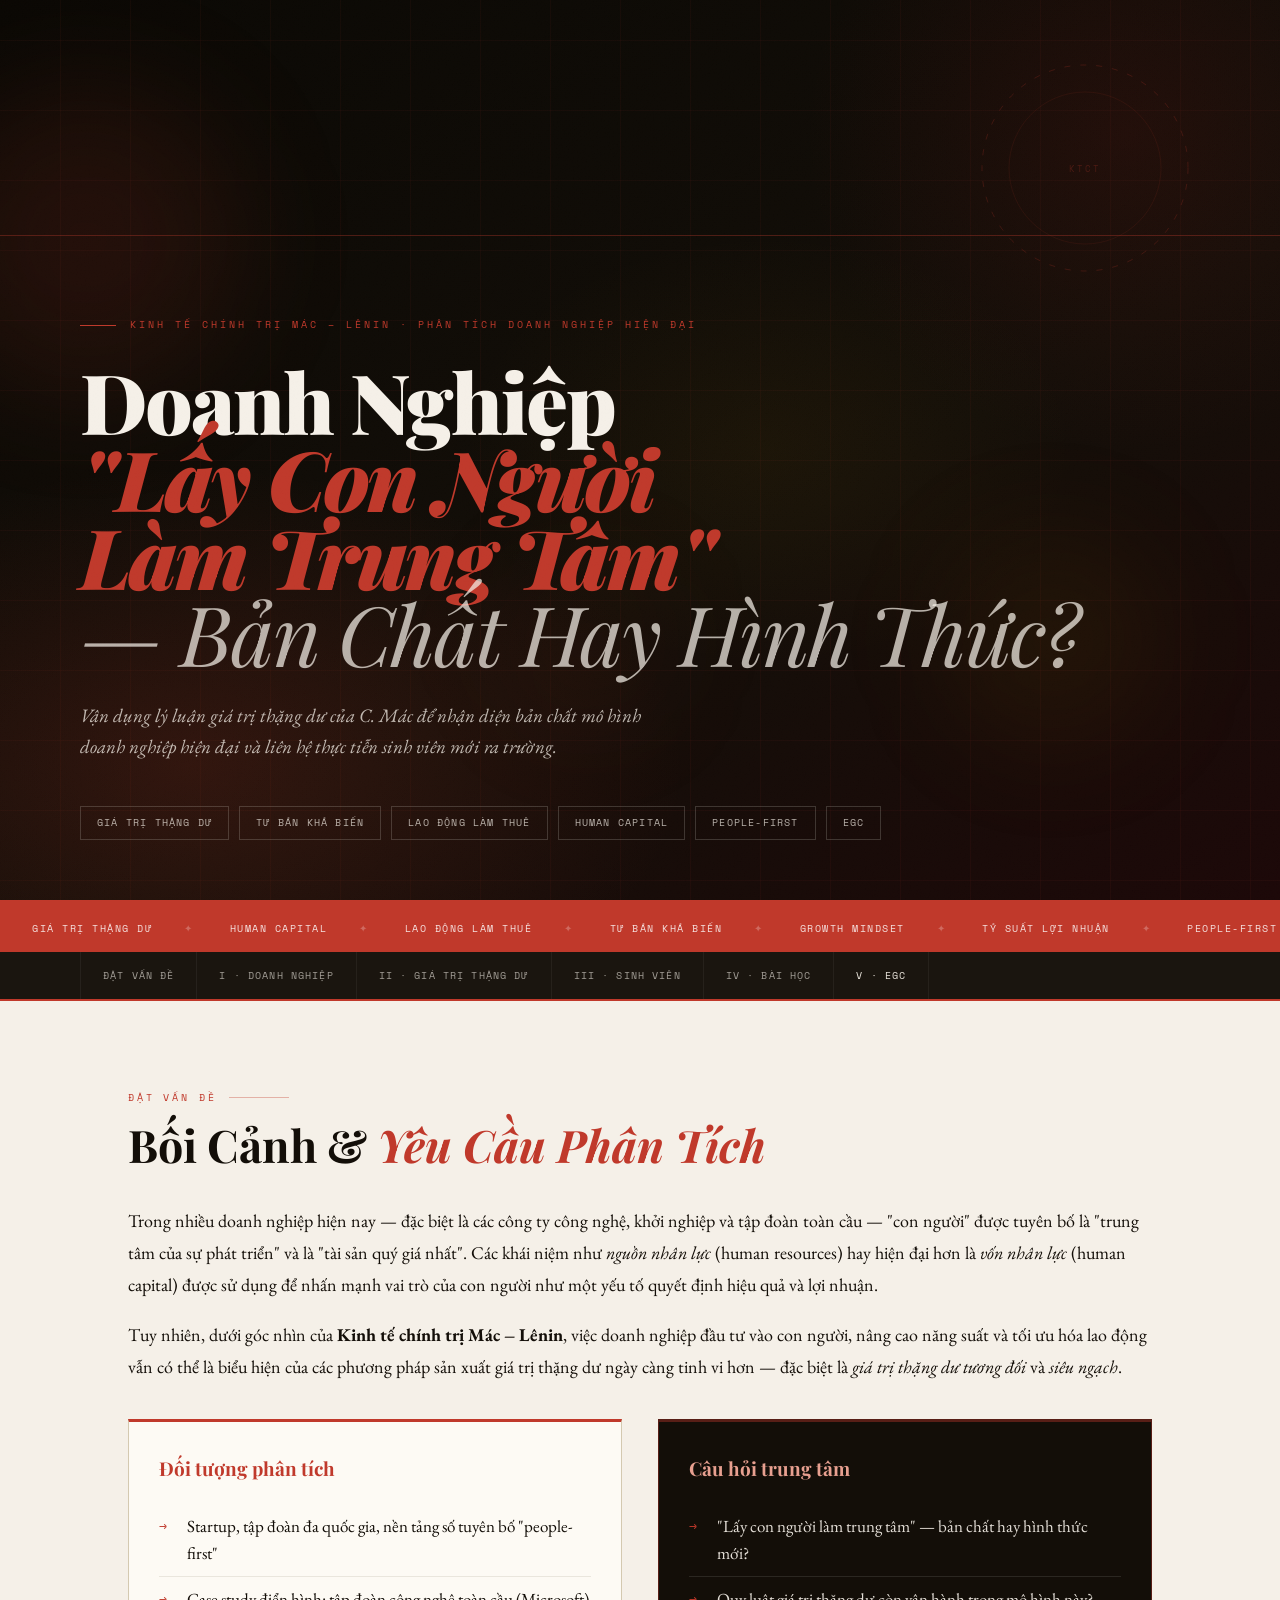
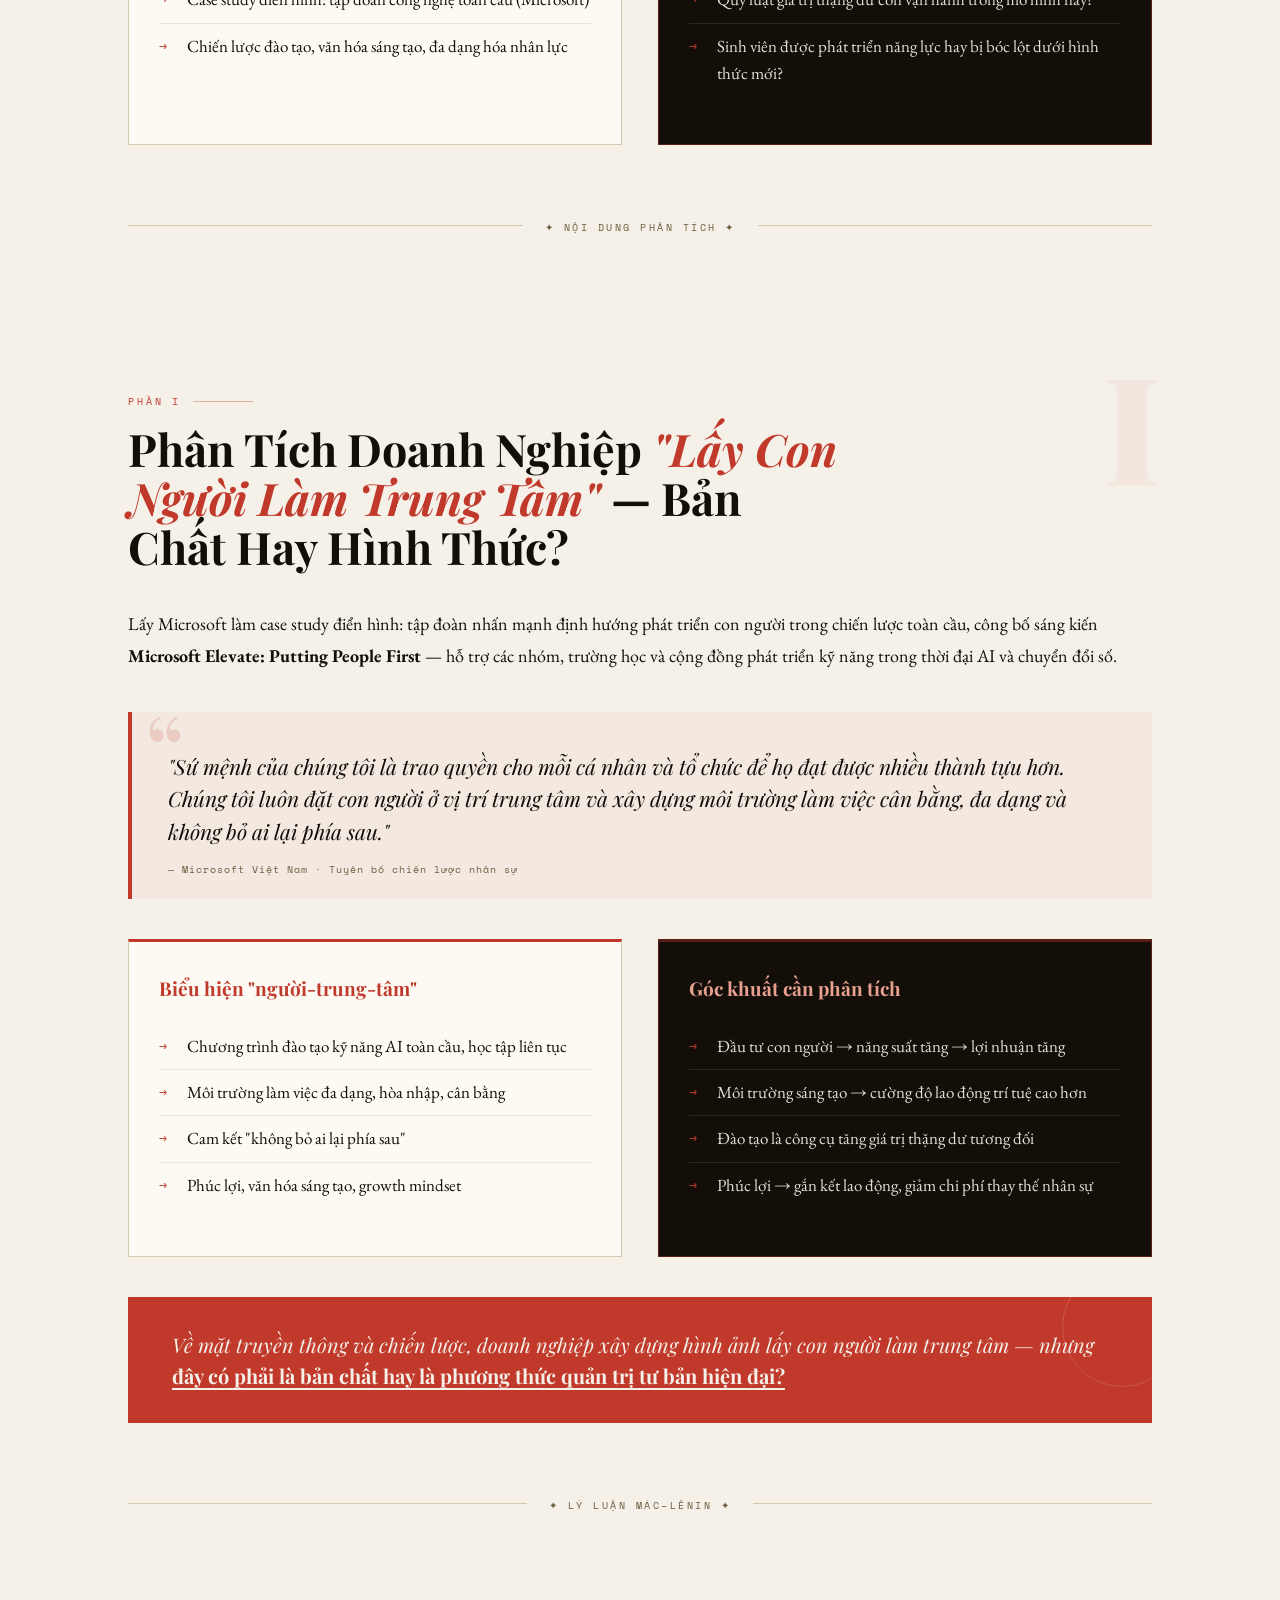
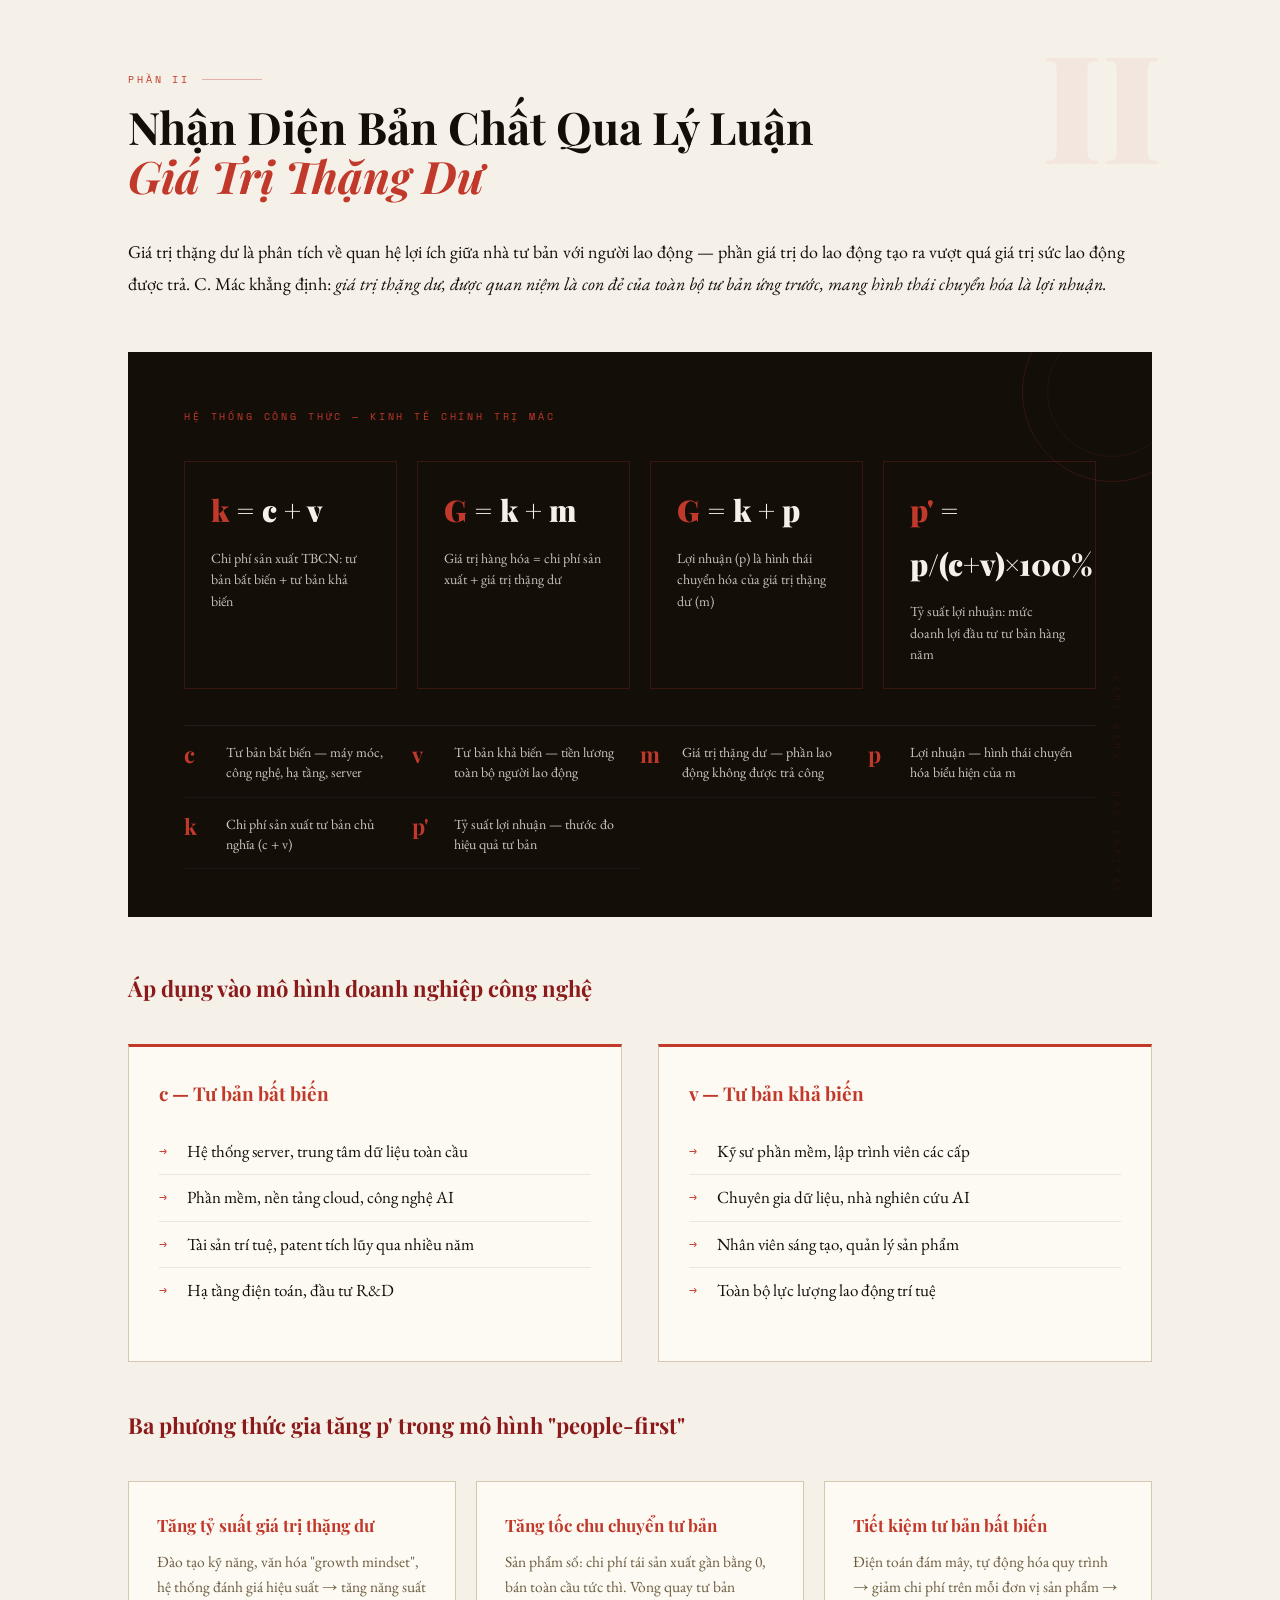
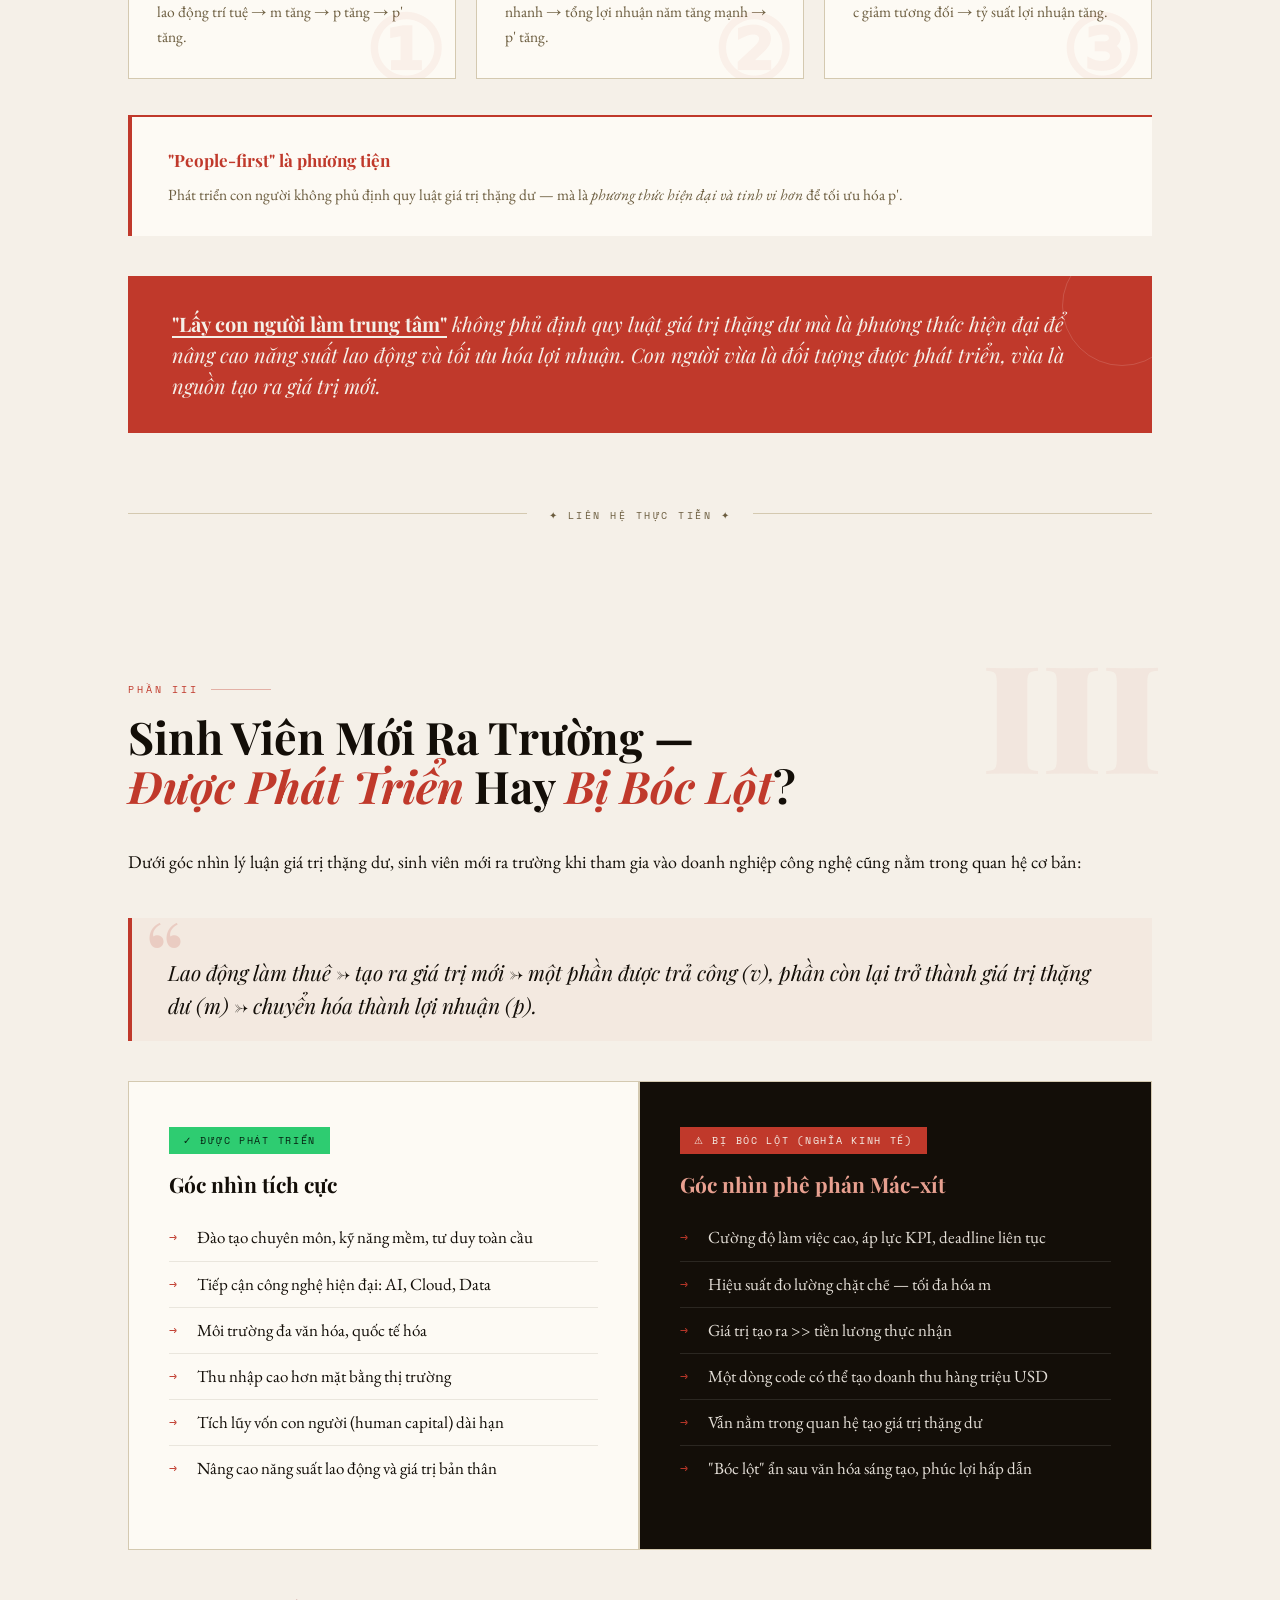
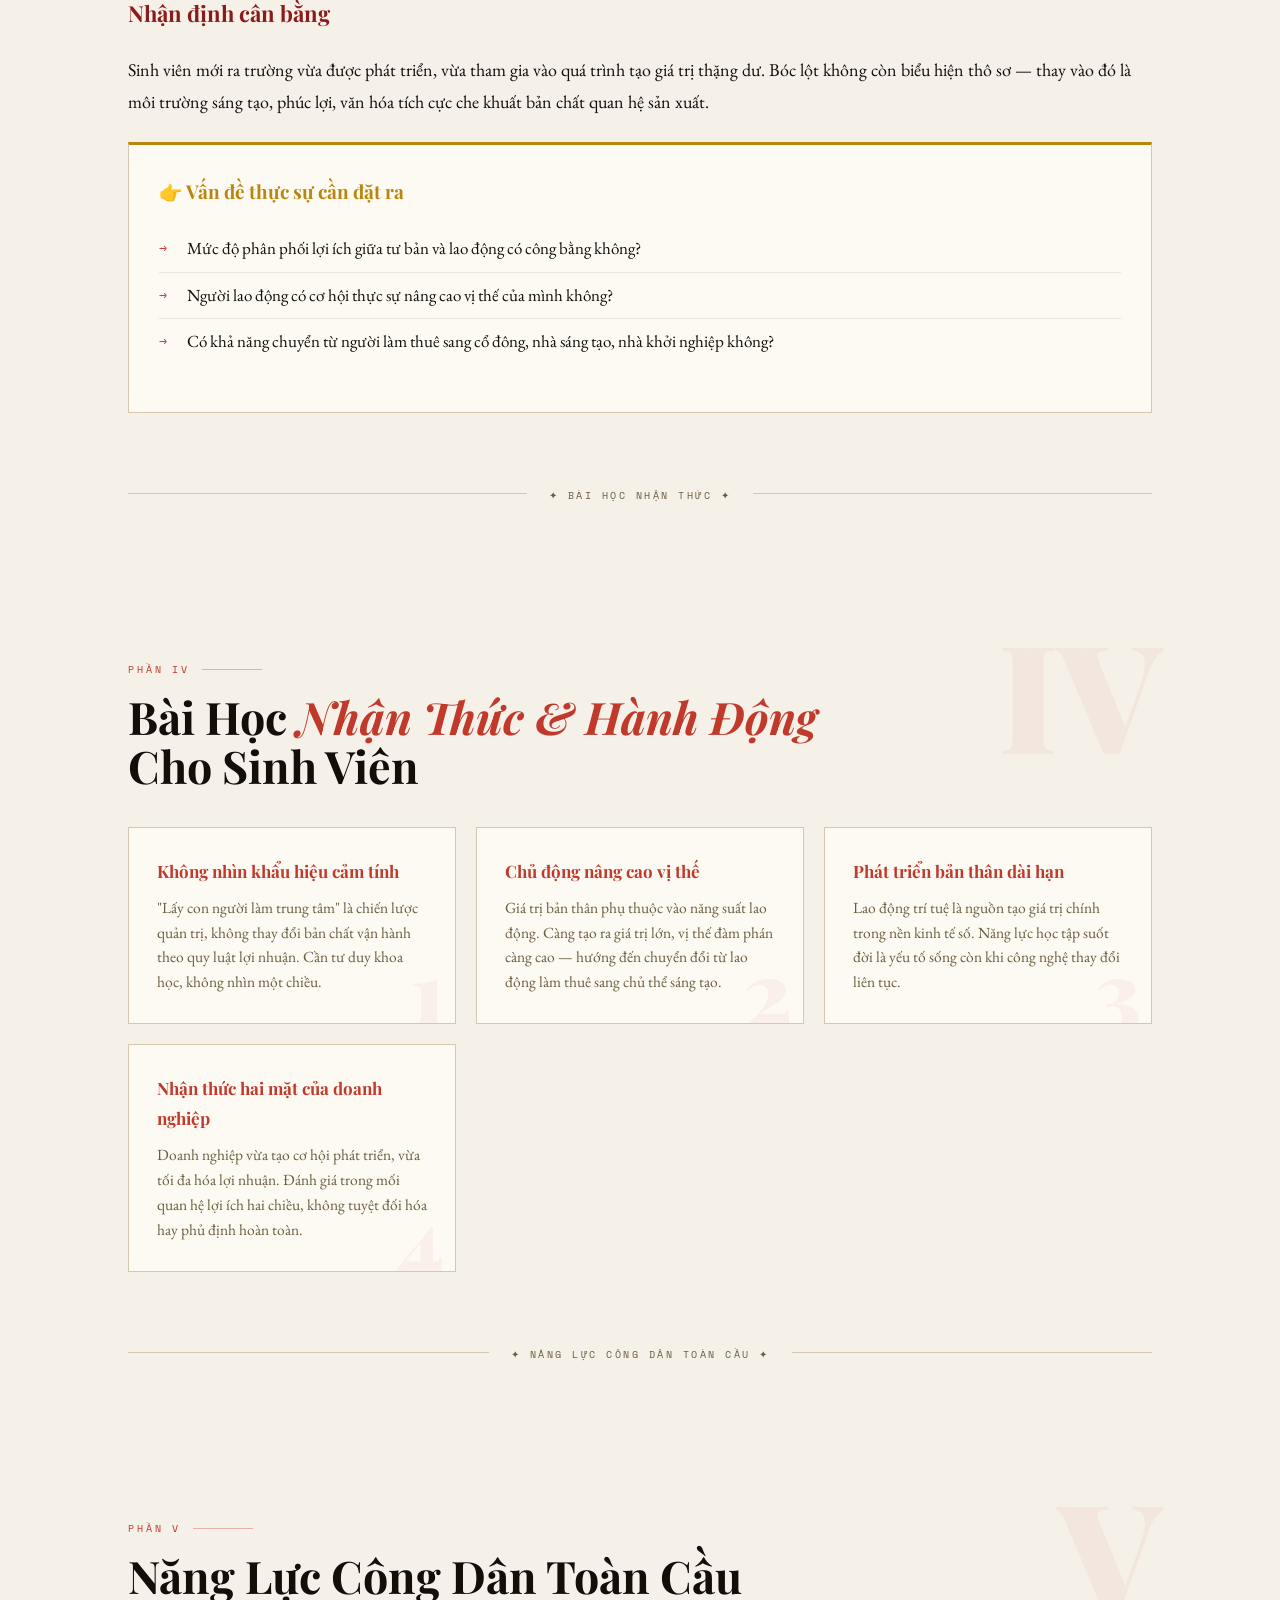
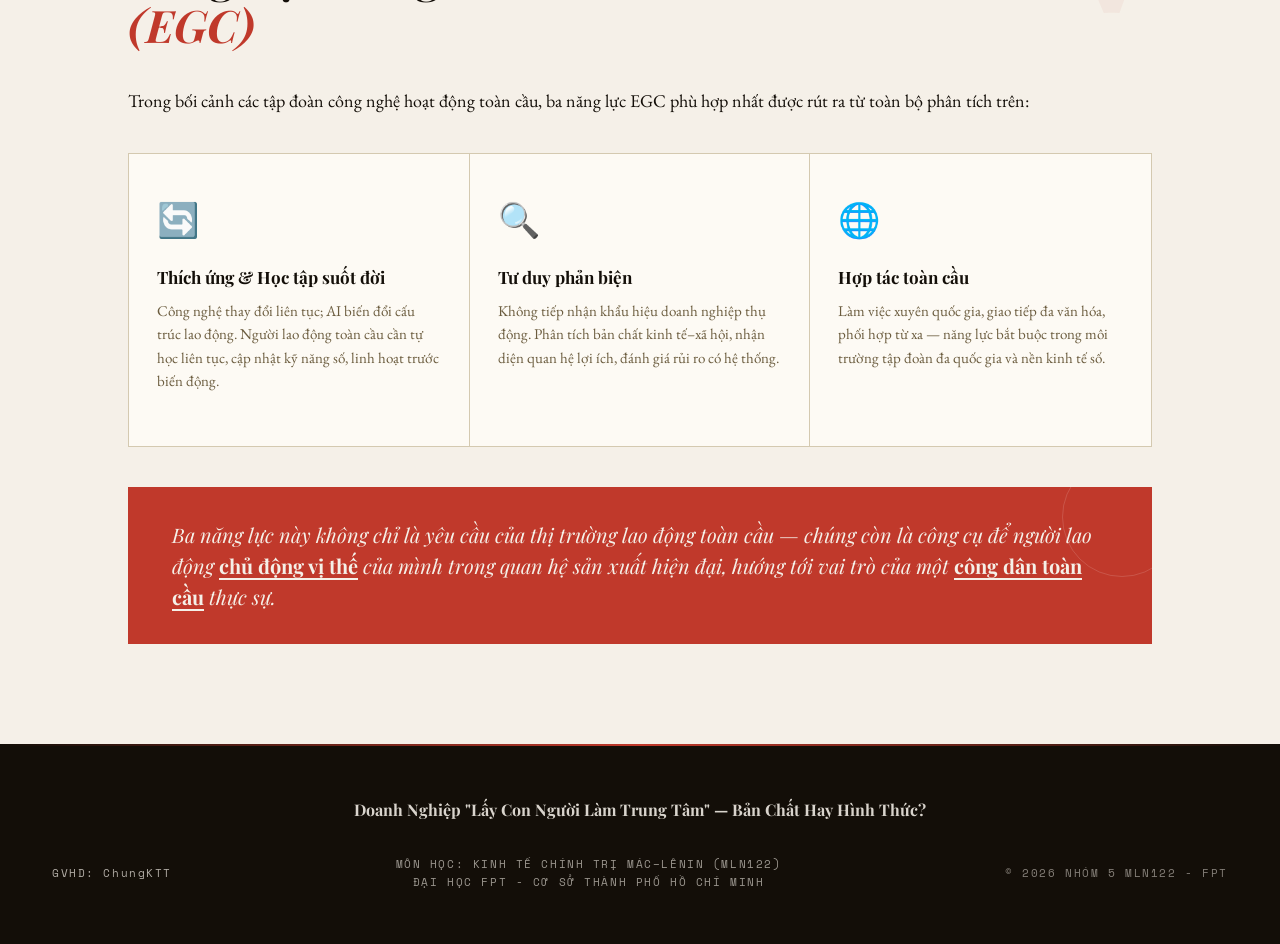
==== index.html @ bfd3ff39 "Rename html" ====
<!DOCTYPE html>
<html lang="vi">
<head>
<meta charset="UTF-8">
<meta name="viewport" content="width=device-width, initial-scale=1.0">
<title>Con Người Làm Trung Tâm — Kinh Tế Chính Trị Mác–Lênin</title>
<link href="https://fonts.googleapis.com/css2?family=Playfair+Display:ital,wght@0,400;0,700;0,900;1,400;1,700&family=EB+Garamond:ital,wght@0,400;0,500;0,600;1,400;1,500&family=Space+Mono:wght@400;700&display=swap" rel="stylesheet">
<link rel="stylesheet" href="triet-hoc-ktct.css">

</head>
<body>

<!-- HERO -->
<header class="hero">
  <div class="hero-bg"></div>
  <div class="hero-grid"></div>
  <div class="orb orb-1"></div>
  <div class="orb orb-2"></div>
  <div class="orb orb-3"></div>
  <div class="hero-ring">
    <svg viewBox="0 0 210 210" fill="none">
      <circle cx="105" cy="105" r="103" stroke="rgba(192,57,43,0.22)" stroke-width="1" stroke-dasharray="6 10"/>
      <circle cx="105" cy="105" r="76" stroke="rgba(192,57,43,0.1)" stroke-width="1"/>
      <text x="105" y="109" text-anchor="middle" fill="rgba(192,57,43,0.28)" font-family="Space Mono" font-size="9" letter-spacing="2">KTCT</text>
    </svg>
  </div>

  <div class="hero-content">
    <div class="hero-label">Kinh Tế Chính Trị Mác – Lênin · Phân Tích Doanh Nghiệp Hiện Đại</div>
    <h1 class="hero-title">
      Doanh Nghiệp<br>
      <span class="acc">"Lấy Con Người</span><br>
      <span class="acc">Làm Trung Tâm"</span><br>
      <span class="thin">— Bản Chất Hay Hình Thức?</span>
    </h1>
    <p class="hero-sub">Vận dụng lý luận giá trị thặng dư của C. Mác để nhận diện bản chất mô hình doanh nghiệp hiện đại và liên hệ thực tiễn sinh viên mới ra trường.</p>
    <div class="hero-tags">
      <span class="tag">Giá trị thặng dư</span>
      <span class="tag">Tư bản khả biến</span>
      <span class="tag">Lao động làm thuê</span>
      <span class="tag">Human Capital</span>
      <span class="tag">People-First</span>
      <span class="tag">EGC</span>
    </div>
  </div>

</header>

<!-- TICKER -->
<div class="ticker" aria-hidden="true">
  <div class="ticker-inner">
    <span>Giá trị thặng dư</span><span class="sep">✦</span>
    <span>Human Capital</span><span class="sep">✦</span>
    <span>Lao động làm thuê</span><span class="sep">✦</span>
    <span>Tư bản khả biến</span><span class="sep">✦</span>
    <span>Growth Mindset</span><span class="sep">✦</span>
    <span>Tỷ suất lợi nhuận</span><span class="sep">✦</span>
    <span>People-First</span><span class="sep">✦</span>
    <span>Năng suất lao động</span><span class="sep">✦</span>
    <span>Giá trị thặng dư</span><span class="sep">✦</span>
    <span>Human Capital</span><span class="sep">✦</span>
    <span>Lao động làm thuê</span><span class="sep">✦</span>
    <span>Tư bản khả biến</span><span class="sep">✦</span>
    <span>Growth Mindset</span><span class="sep">✦</span>
    <span>Tỷ suất lợi nhuận</span><span class="sep">✦</span>
    <span>People-First</span><span class="sep">✦</span>
    <span>Năng suất lao động</span><span class="sep">✦</span>
  </div>
</div>

<!-- NAV -->
<nav class="nav">
  <a href="#intro">Đặt vấn đề</a>
  <a href="#ch1">I · Doanh nghiệp</a>
  <a href="#ch2">II · Giá trị thặng dư</a>
  <a href="#ch3">III · Sinh viên</a>
  <a href="#ch4">IV · Bài học</a>
  <a href="#ch5">V · EGC</a>
</nav>

<!-- BODY -->
<main class="page">

  <!-- ĐẶT VẤN ĐỀ -->
  <section class="chapter reveal" id="intro">
    <div class="ch-label">Đặt vấn đề</div>
    <h2 class="ch-title">Bối Cảnh & <em>Yêu Cầu Phân Tích</em></h2>

    <p>Trong nhiều doanh nghiệp hiện nay — đặc biệt là các công ty công nghệ, khởi nghiệp và tập đoàn toàn cầu — "con người" được tuyên bố là "trung tâm của sự phát triển" và là "tài sản quý giá nhất". Các khái niệm như <em>nguồn nhân lực</em> (human resources) hay hiện đại hơn là <em>vốn nhân lực</em> (human capital) được sử dụng để nhấn mạnh vai trò của con người như một yếu tố quyết định hiệu quả và lợi nhuận.</p>

    <p>Tuy nhiên, dưới góc nhìn của <strong>Kinh tế chính trị Mác – Lênin</strong>, việc doanh nghiệp đầu tư vào con người, nâng cao năng suất và tối ưu hóa lao động vẫn có thể là biểu hiện của các phương pháp sản xuất giá trị thặng dư ngày càng tinh vi hơn — đặc biệt là <em>giá trị thặng dư tương đối</em> và <em>siêu ngạch</em>.</p>

    <div class="two-col stagger reveal">
      <div class="card">
        <div class="card-title">Đối tượng phân tích</div>
        <ul class="sl">
          <li>Startup, tập đoàn đa quốc gia, nền tảng số tuyên bố "people-first"</li>
          <li>Case study điển hình: tập đoàn công nghệ toàn cầu (Microsoft)</li>
          <li>Chiến lược đào tạo, văn hóa sáng tạo, đa dạng hóa nhân lực</li>
        </ul>
      </div>
      <div class="card dark">
        <div class="card-title">Câu hỏi trung tâm</div>
        <ul class="sl">
          <li>"Lấy con người làm trung tâm" — bản chất hay hình thức mới?</li>
          <li>Quy luật giá trị thặng dư còn vận hành trong mô hình này?</li>
          <li>Sinh viên được phát triển năng lực hay bị bóc lột dưới hình thức mới?</li>
        </ul>
      </div>
    </div>
  </section>

  <div class="div reveal"><span>✦ NỘI DUNG PHÂN TÍCH ✦</span></div>

  <!-- CH I -->
  <section class="chapter reveal" id="ch1">
    <div class="ch-num">I</div>
    <div class="ch-label">Phần I</div>
    <h2 class="ch-title">Phân Tích Doanh Nghiệp <em>"Lấy Con Người Làm Trung Tâm"</em> — Bản Chất Hay Hình Thức?</h2>

    <p>Lấy Microsoft làm case study điển hình: tập đoàn nhấn mạnh định hướng phát triển con người trong chiến lược toàn cầu, công bố sáng kiến <strong>Microsoft Elevate: Putting People First</strong> — hỗ trợ các nhóm, trường học và cộng đồng phát triển kỹ năng trong thời đại AI và chuyển đổi số.</p>

    <div class="pq reveal">
      <p>"Sứ mệnh của chúng tôi là trao quyền cho mỗi cá nhân và tổ chức để họ đạt được nhiều thành tựu hơn. Chúng tôi luôn đặt con người ở vị trí trung tâm và xây dựng môi trường làm việc cân bằng, đa dạng và không bỏ ai lại phía sau."</p>
      <cite>— Microsoft Việt Nam · Tuyên bố chiến lược nhân sự</cite>
    </div>

    <div class="two-col stagger reveal">
      <div class="card">
        <div class="card-title">Biểu hiện "người-trung-tâm"</div>
        <ul class="sl">
          <li>Chương trình đào tạo kỹ năng AI toàn cầu, học tập liên tục</li>
          <li>Môi trường làm việc đa dạng, hòa nhập, cân bằng</li>
          <li>Cam kết "không bỏ ai lại phía sau"</li>
          <li>Phúc lợi, văn hóa sáng tạo, growth mindset</li>
        </ul>
      </div>
      <div class="card dark">
        <div class="card-title">Góc khuất cần phân tích</div>
        <ul class="sl">
          <li>Đầu tư con người → năng suất tăng → lợi nhuận tăng</li>
          <li>Môi trường sáng tạo → cường độ lao động trí tuệ cao hơn</li>
          <li>Đào tạo là công cụ tăng giá trị thặng dư tương đối</li>
          <li>Phúc lợi → gắn kết lao động, giảm chi phí thay thế nhân sự</li>
        </ul>
      </div>
    </div>

    <div class="hl reveal">
      <p>Về mặt truyền thông và chiến lược, doanh nghiệp xây dựng hình ảnh lấy con người làm trung tâm — nhưng <strong>đây có phải là bản chất hay là phương thức quản trị tư bản hiện đại?</strong></p>
    </div>
  </section>

  <div class="div reveal"><span>✦ LÝ LUẬN MÁC–LÊNIN ✦</span></div>

  <!-- CH II -->
  <section class="chapter reveal" id="ch2">
    <div class="ch-num">II</div>
    <div class="ch-label">Phần II</div>
    <h2 class="ch-title">Nhận Diện Bản Chất Qua Lý Luận <em>Giá Trị Thặng Dư</em></h2>

    <p>Giá trị thặng dư là phân tích về quan hệ lợi ích giữa nhà tư bản với người lao động — phần giá trị do lao động tạo ra vượt quá giá trị sức lao động được trả. C. Mác khẳng định: <em>giá trị thặng dư, được quan niệm là con đẻ của toàn bộ tư bản ứng trước, mang hình thái chuyển hóa là lợi nhuận.</em></p>

    <div class="fz reveal">
      <div class="fz-wm">Karl Marx · Das Kapital</div>
      <div class="fz-lbl">Hệ thống công thức — Kinh tế chính trị Mác</div>
      <div class="fz-grid stagger">
        <div class="fc"><div class="fc-eq"><span>k</span> = c + v</div><div class="fc-desc">Chi phí sản xuất TBCN: tư bản bất biến + tư bản khả biến</div></div>
        <div class="fc"><div class="fc-eq"><span>G</span> = k + m</div><div class="fc-desc">Giá trị hàng hóa = chi phí sản xuất + giá trị thặng dư</div></div>
        <div class="fc"><div class="fc-eq"><span>G</span> = k + p</div><div class="fc-desc">Lợi nhuận (p) là hình thái chuyển hóa của giá trị thặng dư (m)</div></div>
        <div class="fc"><div class="fc-eq"><span>p'</span> = p/(c+v)×100%</div><div class="fc-desc">Tỷ suất lợi nhuận: mức doanh lợi đầu tư tư bản hàng năm</div></div>
      </div>
      <div class="fz-vars">
        <div class="fv"><span class="fv-s">c</span><span class="fv-t">Tư bản bất biến — máy móc, công nghệ, hạ tầng, server</span></div>
        <div class="fv"><span class="fv-s">v</span><span class="fv-t">Tư bản khả biến — tiền lương toàn bộ người lao động</span></div>
        <div class="fv"><span class="fv-s">m</span><span class="fv-t">Giá trị thặng dư — phần lao động không được trả công</span></div>
        <div class="fv"><span class="fv-s">p</span><span class="fv-t">Lợi nhuận — hình thái chuyển hóa biểu hiện của m</span></div>
        <div class="fv"><span class="fv-s">k</span><span class="fv-t">Chi phí sản xuất tư bản chủ nghĩa (c + v)</span></div>
        <div class="fv"><span class="fv-s">p'</span><span class="fv-t">Tỷ suất lợi nhuận — thước đo hiệu quả tư bản</span></div>
      </div>
    </div>

    <h3 class="sub3">Áp dụng vào mô hình doanh nghiệp công nghệ</h3>
    <div class="two-col stagger reveal">
      <div class="card">
        <div class="card-title">c — Tư bản bất biến</div>
        <ul class="sl">
          <li>Hệ thống server, trung tâm dữ liệu toàn cầu</li>
          <li>Phần mềm, nền tảng cloud, công nghệ AI</li>
          <li>Tài sản trí tuệ, patent tích lũy qua nhiều năm</li>
          <li>Hạ tầng điện toán, đầu tư R&D</li>
        </ul>
      </div>
      <div class="card">
        <div class="card-title">v — Tư bản khả biến</div>
        <ul class="sl">
          <li>Kỹ sư phần mềm, lập trình viên các cấp</li>
          <li>Chuyên gia dữ liệu, nhà nghiên cứu AI</li>
          <li>Nhân viên sáng tạo, quản lý sản phẩm</li>
          <li>Toàn bộ lực lượng lao động trí tuệ</li>
        </ul>
      </div>
    </div>

    <h3 class="sub3">Ba phương thức gia tăng p' trong mô hình "people-first"</h3>
    <div class="cg stagger reveal">
      <div class="cc" data-n="①">
        <h4>Tăng tỷ suất giá trị thặng dư</h4>
        <p>Đào tạo kỹ năng, văn hóa "growth mindset", hệ thống đánh giá hiệu suất → tăng năng suất lao động trí tuệ → m tăng → p tăng → p' tăng.</p>
      </div>
      <div class="cc" data-n="②">
        <h4>Tăng tốc chu chuyển tư bản</h4>
        <p>Sản phẩm số: chi phí tái sản xuất gần bằng 0, bán toàn cầu tức thì. Vòng quay tư bản nhanh → tổng lợi nhuận năm tăng mạnh → p' tăng.</p>
      </div>
      <div class="cc" data-n="③">
        <h4>Tiết kiệm tư bản bất biến</h4>
        <p>Điện toán đám mây, tự động hóa quy trình → giảm chi phí trên mỗi đơn vị sản phẩm → c giảm tương đối → tỷ suất lợi nhuận tăng.</p>
      </div>
    </div>
    <div class="cc-concl reveal">
      <h4>"People-first" là phương tiện</h4>
      <p>Phát triển con người không phủ định quy luật giá trị thặng dư — mà là <em>phương thức hiện đại và tinh vi hơn</em> để tối ưu hóa p'.</p>
    </div>

    <div class="hl reveal">
      <p><strong>"Lấy con người làm trung tâm"</strong> không phủ định quy luật giá trị thặng dư mà là phương thức hiện đại để nâng cao năng suất lao động và tối ưu hóa lợi nhuận. Con người vừa là đối tượng được phát triển, vừa là nguồn tạo ra giá trị mới.</p>
    </div>
  </section>

  <div class="div reveal"><span>✦ LIÊN HỆ THỰC TIỄN ✦</span></div>

  <!-- CH III -->
  <section class="chapter reveal" id="ch3">
    <div class="ch-num">III</div>
    <div class="ch-label">Phần III</div>
    <h2 class="ch-title">Sinh Viên Mới Ra Trường —<br><em>Được Phát Triển</em> Hay <em>Bị Bóc Lột</em>?</h2>

    <p>Dưới góc nhìn lý luận giá trị thặng dư, sinh viên mới ra trường khi tham gia vào doanh nghiệp công nghệ cũng nằm trong quan hệ cơ bản:</p>

    <div class="pq reveal">
      <p>Lao động làm thuê → tạo ra giá trị mới → một phần được trả công (v), phần còn lại trở thành giá trị thặng dư (m) → chuyển hóa thành lợi nhuận (p).</p>
    </div>

    <div class="vs reveal">
      <div class="vs-s pos">
        <span class="vs-tag">✓ Được phát triển</span>
        <h3>Góc nhìn tích cực</h3>
        <ul class="sl">
          <li>Đào tạo chuyên môn, kỹ năng mềm, tư duy toàn cầu</li>
          <li>Tiếp cận công nghệ hiện đại: AI, Cloud, Data</li>
          <li>Môi trường đa văn hóa, quốc tế hóa</li>
          <li>Thu nhập cao hơn mặt bằng thị trường</li>
          <li>Tích lũy vốn con người (human capital) dài hạn</li>
          <li>Nâng cao năng suất lao động và giá trị bản thân</li>
        </ul>
      </div>
      <div class="vs-s neg">
        <span class="vs-tag">⚠ Bị bóc lột (nghĩa kinh tế)</span>
        <h3>Góc nhìn phê phán Mác-xít</h3>
        <ul class="sl">
          <li>Cường độ làm việc cao, áp lực KPI, deadline liên tục</li>
          <li>Hiệu suất đo lường chặt chẽ — tối đa hóa m</li>
          <li>Giá trị tạo ra >> tiền lương thực nhận</li>
          <li>Một dòng code có thể tạo doanh thu hàng triệu USD</li>
          <li>Vẫn nằm trong quan hệ tạo giá trị thặng dư</li>
          <li>"Bóc lột" ẩn sau văn hóa sáng tạo, phúc lợi hấp dẫn</li>
        </ul>
      </div>
    </div>

    <h3 class="sub3">Nhận định cân bằng</h3>
    <p>Sinh viên mới ra trường vừa được phát triển, vừa tham gia vào quá trình tạo giá trị thặng dư. Bóc lột không còn biểu hiện thô sơ — thay vào đó là môi trường sáng tạo, phúc lợi, văn hóa tích cực che khuất bản chất quan hệ sản xuất.</p>

    <div class="card reveal" style="border-top-color:var(--gold); margin-top:24px">
      <div class="card-title" style="color:var(--gold)">👉 Vấn đề thực sự cần đặt ra</div>
      <ul class="sl">
        <li>Mức độ phân phối lợi ích giữa tư bản và lao động có công bằng không?</li>
        <li>Người lao động có cơ hội thực sự nâng cao vị thế của mình không?</li>
        <li>Có khả năng chuyển từ người làm thuê sang cổ đông, nhà sáng tạo, nhà khởi nghiệp không?</li>
      </ul>
    </div>
  </section>

  <div class="div reveal"><span>✦ BÀI HỌC NHẬN THỨC ✦</span></div>

  <!-- CH IV -->
  <section class="chapter reveal" id="ch4">
    <div class="ch-num">IV</div>
    <div class="ch-label">Phần IV</div>
    <h2 class="ch-title">Bài Học <em>Nhận Thức & Hành Động</em> Cho Sinh Viên</h2>

    <div class="cg stagger reveal">
      <div class="cc" data-n="1">
        <h4>Không nhìn khẩu hiệu cảm tính</h4>
        <p>"Lấy con người làm trung tâm" là chiến lược quản trị, không thay đổi bản chất vận hành theo quy luật lợi nhuận. Cần tư duy khoa học, không nhìn một chiều.</p>
      </div>
      <div class="cc" data-n="2">
        <h4>Chủ động nâng cao vị thế</h4>
        <p>Giá trị bản thân phụ thuộc vào năng suất lao động. Càng tạo ra giá trị lớn, vị thế đàm phán càng cao — hướng đến chuyển đổi từ lao động làm thuê sang chủ thể sáng tạo.</p>
      </div>
      <div class="cc" data-n="3">
        <h4>Phát triển bản thân dài hạn</h4>
        <p>Lao động trí tuệ là nguồn tạo giá trị chính trong nền kinh tế số. Năng lực học tập suốt đời là yếu tố sống còn khi công nghệ thay đổi liên tục.</p>
      </div>
      <div class="cc" data-n="4">
        <h4>Nhận thức hai mặt của doanh nghiệp</h4>
        <p>Doanh nghiệp vừa tạo cơ hội phát triển, vừa tối đa hóa lợi nhuận. Đánh giá trong mối quan hệ lợi ích hai chiều, không tuyệt đối hóa hay phủ định hoàn toàn.</p>
      </div>
    </div>
  </section>

  <div class="div reveal"><span>✦ NĂNG LỰC CÔNG DÂN TOÀN CẦU ✦</span></div>

  <!-- CH V -->
  <section class="chapter reveal" id="ch5">
    <div class="ch-num">V</div>
    <div class="ch-label">Phần V</div>
    <h2 class="ch-title">Năng Lực Công Dân Toàn Cầu <em>(EGC)</em></h2>

    <p>Trong bối cảnh các tập đoàn công nghệ hoạt động toàn cầu, ba năng lực EGC phù hợp nhất được rút ra từ toàn bộ phân tích trên:</p>

    <div class="cr stagger reveal">
      <div class="ci">
        <span class="ci-icon">🔄</span>
        <div class="ci-title">Thích ứng &amp; Học tập suốt đời</div>
        <p class="ci-body">Công nghệ thay đổi liên tục; AI biến đổi cấu trúc lao động. Người lao động toàn cầu cần tự học liên tục, cập nhật kỹ năng số, linh hoạt trước biến động.</p>
      </div>
      <div class="ci">
        <span class="ci-icon">🔍</span>
        <div class="ci-title">Tư duy phản biện</div>
        <p class="ci-body">Không tiếp nhận khẩu hiệu doanh nghiệp thụ động. Phân tích bản chất kinh tế–xã hội, nhận diện quan hệ lợi ích, đánh giá rủi ro có hệ thống.</p>
      </div>
      <div class="ci">
        <span class="ci-icon">🌐</span>
        <div class="ci-title">Hợp tác toàn cầu</div>
        <p class="ci-body">Làm việc xuyên quốc gia, giao tiếp đa văn hóa, phối hợp từ xa — năng lực bắt buộc trong môi trường tập đoàn đa quốc gia và nền kinh tế số.</p>
      </div>
    </div>

    <div class="hl reveal">
      <p>Ba năng lực này không chỉ là yêu cầu của thị trường lao động toàn cầu — chúng còn là công cụ để người lao động <strong>chủ động vị thế</strong> của mình trong quan hệ sản xuất hiện đại, hướng tới vai trò của một <strong>công dân toàn cầu</strong> thực sự.</p>
    </div>
  </section>

</main>

<footer>
  <strong>Doanh Nghiệp "Lấy Con Người Làm Trung Tâm" — Bản Chất Hay Hình Thức?</strong>
  <div class="footer-copyright">
    <div class="instructor">
      GVHD: ChungKTT</div>
    <div class="course">
      MÔN HỌC: KINH TẾ CHÍNH TRỊ MÁC–LÊNIN (MLN122)<br>
      ĐẠI HỌC FPT - CƠ SỞ THÀNH PHỐ HỒ CHÍ MINH
    </div>
    <div class="copyright">© 2026 NHÓM 5 MLN122 - FPT</div>
  </div>
</footer>

<script src="triet-hoc-ktct.js"></script>
</body>
</html>
---- triet-hoc-ktct.css ----
:root {
  --red: #C0392B;
  --dark-red: #8B1A1A;
  --black: #130E08;
  --cream: #F5F0E8;
  --warm-white: #FDFAF4;
  --gold: #B8860B;
  --mid: #6B5C3E;
  --light-mid: #D4C9B0;
}

*, *::before, *::after { box-sizing: border-box; margin: 0; padding: 0; }
html { scroll-behavior: smooth; }

body {
  background: var(--cream);
  color: var(--black);
  font-family: 'EB Garamond', Georgia, serif;
  font-size: 18px;
  line-height: 1.78;
  overflow-x: hidden;
}

body::after {
  content: '';
  position: fixed; inset: 0;
  pointer-events: none; z-index: 9998;
  background-image: url("data:image/svg+xml,%3Csvg xmlns='http://www.w3.org/2000/svg' width='300' height='300'%3E%3Cfilter id='n'%3E%3CfeTurbulence type='fractalNoise' baseFrequency='0.75' numOctaves='4' stitchTiles='stitch'/%3E%3C/filter%3E%3Crect width='300' height='300' filter='url(%23n)' opacity='0.03'/%3E%3C/svg%3E");
  opacity: 0.5;
}

/* ══ HERO ══ */
.hero {
  min-height: 100vh;
  background: var(--black);
  position: relative;
  overflow: hidden;
  display: flex;
  flex-direction: column;
  justify-content: flex-end;
}

.hero-bg {
  position: absolute; inset: 0;
  background:
    radial-gradient(ellipse 70% 60% at 15% 85%, rgba(192,57,43,0.18) 0%, transparent 55%),
    radial-gradient(ellipse 50% 70% at 88% 15%, rgba(139,26,26,0.14) 0%, transparent 50%),
    radial-gradient(ellipse 40% 40% at 60% 50%, rgba(184,134,11,0.06) 0%, transparent 60%),
    linear-gradient(150deg, #0A0804 0%, #130E08 60%, #1C0808 100%);
  animation: bgPulse 8s ease-in-out infinite alternate;
}
@keyframes bgPulse { 0%{opacity:1} 100%{opacity:0.85} }

.hero-grid {
  position: absolute;
  inset: -50%; width: 200%; height: 200%;
  background-image:
    linear-gradient(rgba(192,57,43,0.055) 1px, transparent 1px),
    linear-gradient(90deg, rgba(192,57,43,0.055) 1px, transparent 1px);
  background-size: 70px 70px;
  animation: gridDrift 22s linear infinite;
}
@keyframes gridDrift { 0%{transform:translate(0,0)} 100%{transform:translate(70px,70px)} }

.orb {
  position: absolute; border-radius: 50%;
  filter: blur(60px);
  animation: orbFloat linear infinite;
  pointer-events: none;
}
.orb-1 { width:300px;height:300px; background:rgba(192,57,43,0.12); top:10%;left:-5%; animation-duration:18s; }
.orb-2 { width:200px;height:200px; background:rgba(184,134,11,0.08); top:60%;right:10%; animation-duration:14s; animation-delay:-6s; }
.orb-3 { width:150px;height:150px; background:rgba(192,57,43,0.07); bottom:20%;left:40%; animation-duration:22s; animation-delay:-10s; }
@keyframes orbFloat {
  0%{transform:translateY(0)translateX(0)} 25%{transform:translateY(-30px)translateX(15px)}
  50%{transform:translateY(-10px)translateX(30px)} 75%{transform:translateY(-40px)translateX(10px)}
  100%{transform:translateY(0)translateX(0)}
}

.hero-ring {
  position: absolute; top: 7%; right: 7%;
  width: 210px; height: 210px; pointer-events: none;
}
.hero-ring svg { width:100%; height:100%; animation: ringRot 30s linear infinite; }
@keyframes ringRot { from{transform:rotate(0deg)} to{transform:rotate(360deg)} }

.hero-content {
  position: relative; z-index: 2;
  padding: 80px 80px 60px;
  border-top: 1px solid rgba(192,57,43,0.35);
}

.hero-label {
  font-family: 'Space Mono', monospace;
  font-size: 10px; letter-spacing: 0.3em; text-transform: uppercase;
  color: var(--red); margin-bottom: 28px;
  display: flex; align-items: center; gap: 14px;
  opacity: 0; animation: slideUp 0.7s ease forwards 0.3s;
}
.hero-label::before { content:''; width:36px; height:1px; background:var(--red); }

.hero-title {
  font-family: 'Playfair Display', serif;
  font-size: clamp(44px, 6.5vw, 90px);
  font-weight: 900; line-height: 0.93;
  letter-spacing: -0.025em; color: var(--cream);
  margin-bottom: 28px;
  opacity: 0; animation: slideUp 0.9s ease forwards 0.5s;
}
.hero-title .acc { color: var(--red); font-style: italic; }
.hero-title .thin { font-weight: 400; font-style: italic; color: rgba(245,240,232,0.72); }

.hero-sub {
  font-family: 'EB Garamond', serif; font-size: 19px; font-style: italic;
  color: rgba(245,240,232,0.75); max-width: 580px; line-height: 1.65; margin-bottom: 44px;
  opacity: 0; animation: slideUp 0.9s ease forwards 0.7s;
}

.hero-tags {
  display: flex; flex-wrap: wrap; gap: 10px;
  opacity: 0; animation: slideUp 0.9s ease forwards 0.9s;
}
.tag {
  font-family: 'Space Mono', monospace; font-size: 10px; letter-spacing: 0.12em;
  text-transform: uppercase; color: rgba(245,240,232,0.72);
  border: 1px solid rgba(245,240,232,0.18); padding: 7px 16px;
  transition: border-color 0.3s, color 0.3s;
}
.tag:hover { border-color: var(--red); color: var(--red); }

.scroll-hint {
  position: absolute; bottom: 26px; left: 50%; transform: translateX(-50%);
  display: flex; flex-direction: column; align-items: center; gap: 8px;
  opacity: 0; animation: fadeIn 1s ease forwards 1.5s;
}
.scroll-hint span { font-family:'Space Mono',monospace; font-size:9px; letter-spacing:0.25em; color:rgba(245,240,232,0.5); text-transform:uppercase; }
.scroll-arrow { width:1px; height:40px; background:linear-gradient(to bottom, rgba(192,57,43,0.6), transparent); animation:scrollBob 2s ease-in-out infinite; }
@keyframes scrollBob { 0%,100%{transform:scaleY(1);opacity:0.6} 50%{transform:scaleY(1.3);opacity:1} }

@keyframes slideUp { from{opacity:0;transform:translateY(28px)} to{opacity:1;transform:translateY(0)} }
@keyframes fadeIn  { from{opacity:0} to{opacity:1} }

/* ══ TICKER ══ */
.ticker { background:var(--red); overflow:hidden; white-space:nowrap; padding:10px 0; }
.ticker-inner { display:inline-block; animation:tick 28s linear infinite; }
.ticker-inner span { font-family:'Space Mono',monospace; font-size:10px; letter-spacing:0.15em; text-transform:uppercase; color:rgba(255,255,255,0.85); padding:0 32px; }
.ticker-inner span.sep { color:rgba(255,255,255,0.25); padding:0; }
@keyframes tick { 0%{transform:translateX(0)} 100%{transform:translateX(-50%)} }

/* ══ NAV ══ */
.nav {
  background:rgba(19,14,8,0.97); backdrop-filter:blur(12px);
  border-bottom:2px solid var(--red);
  position:sticky; top:0; z-index:200;
  padding:0 80px; display:flex; align-items:center; overflow-x:auto;
}
.nav a {
  font-family:'Space Mono',monospace; font-size:9.5px; letter-spacing:0.12em; text-transform:uppercase;
  color:rgba(245,240,232,0.62); text-decoration:none;
  padding:15px 22px; border-right:1px solid rgba(255,255,255,0.05);
  white-space:nowrap; transition:color 0.25s, background 0.25s;
  position:relative;
}
.nav a::after { content:''; position:absolute; bottom:0;left:0;right:0; height:2px; background:var(--red); transform:scaleX(0); transition:transform 0.25s; }
.nav a:hover { color:var(--cream); background:rgba(192,57,43,0.06); }
.nav a:hover::after { transform:scaleX(1); }
.nav a:first-child { border-left:1px solid rgba(255,255,255,0.05); }

/* ══ PAGE ══ */
.page { max-width:1120px; margin:0 auto; padding:0 48px; }

/* ══ CHAPTER ══ */
.chapter { padding:88px 0 0; position:relative; }
.chapter + .chapter { border-top:1px solid var(--light-mid); margin-top:80px; }

.ch-num {
  font-family:'Playfair Display',serif; font-size:150px; font-weight:900;
  color:rgba(192,57,43,0.05); position:absolute; top:44px; right:-10px;
  line-height:1; user-select:none; pointer-events:none;
}
.ch-label {
  font-family:'Space Mono',monospace; font-size:9.5px; letter-spacing:0.3em;
  text-transform:uppercase; color:var(--red); margin-bottom:14px;
  display:flex; align-items:center; gap:12px;
}
.ch-label::after { content:''; width:60px; height:1px; background:var(--red); opacity:0.35; }
.ch-title {
  font-family:'Playfair Display',serif;
  font-size:clamp(26px, 3.5vw, 46px); font-weight:700; line-height:1.1;
  margin-bottom:36px; max-width:720px;
}
.ch-title em { color:var(--red); font-style:italic; }

/* ══ REVEAL ══ */
.reveal { opacity:0; transform:translateY(28px); transition:opacity 0.75s ease, transform 0.75s ease; }
.reveal.visible { opacity:1; transform:none; }

.stagger > * { opacity:0; transform:translateY(18px); transition:opacity 0.6s ease, transform 0.6s ease; }
.stagger.visible > *:nth-child(1){opacity:1;transform:none;transition-delay:0s}
.stagger.visible > *:nth-child(2){opacity:1;transform:none;transition-delay:0.1s}
.stagger.visible > *:nth-child(3){opacity:1;transform:none;transition-delay:0.2s}
.stagger.visible > *:nth-child(4){opacity:1;transform:none;transition-delay:0.3s}
.stagger.visible > *:nth-child(5){opacity:1;transform:none;transition-delay:0.4s}
.stagger.visible > *:nth-child(6){opacity:1;transform:none;transition-delay:0.5s}

/* ══ PULL QUOTE ══ */
.pq {
  border-left:4px solid var(--red); padding:20px 36px;
  margin:40px 0; background:rgba(192,57,43,0.04); position:relative; overflow:hidden;
  transition:transform 0.3s ease, box-shadow 0.3s ease;
}
.pq:hover { transform:translateY(-4px); box-shadow:0 12px 36px rgba(0,0,0,0.08); }
.pq::before {
  content:'\201C'; font-family:'Playfair Display',serif; font-size:100px;
  color:var(--red); opacity:0.16; position:absolute; top:-14px; left:12px; line-height:1; pointer-events:none;
}
.pq p { font-family:'Playfair Display',serif; font-size:21px; font-style:italic; line-height:1.55; margin:0; padding-top:18px; }
.pq cite { display:block; font-family:'Space Mono',monospace; font-size:10px; color:var(--mid); letter-spacing:0.1em; margin-top:14px; font-style:normal; }

/* ══ TWO COL ══ */
.two-col { display:grid; grid-template-columns:1fr 1fr; gap:36px; margin:36px 0; }

.card {
  background:var(--warm-white); border:1px solid var(--light-mid); border-top:3px solid var(--red);
  padding:30px; transition:transform 0.3s ease, box-shadow 0.3s ease;
}
.card:hover { transform:translateY(-5px); box-shadow:0 14px 40px rgba(0,0,0,0.1); }
.card.dark { background:var(--black); color:var(--cream); border-color:rgba(192,57,43,0.4); }
.card-title { font-family:'Playfair Display',serif; font-size:19px; font-weight:700; color:var(--red); margin-bottom:14px; }
.card.dark .card-title { color:#E8A090; }

/* ══ FORMULA ZONE ══ */
.fz {
  background:var(--black); color:var(--cream);
  padding:56px 56px 48px; margin:52px 0;
  position:relative; overflow:hidden;
  transition:transform 0.3s ease, box-shadow 0.3s ease;
}
.fz:hover { transform:translateY(-4px); box-shadow:0 16px 48px rgba(0,0,0,0.3); }
.fz::before {
  content:''; position:absolute; top:-50px; right:-50px;
  width:180px; height:180px; border:1px solid rgba(192,57,43,0.18);
  border-radius:50%; animation:spinRing 22s linear infinite;
}
.fz::after {
  content:''; position:absolute; top:-25px; right:-25px;
  width:130px; height:130px; border:1px solid rgba(192,57,43,0.10);
  border-radius:50%; animation:spinRing 15s linear infinite reverse;
}
@keyframes spinRing { from{transform:rotate(0deg)} to{transform:rotate(360deg)} }

.fz-wm {
  position:absolute; bottom:20px; right:28px;
  font-family:'Space Mono',monospace; font-size:9px; letter-spacing:0.4em;
  color:rgba(192,57,43,0.1); text-transform:uppercase; writing-mode:vertical-rl;
}
.fz-lbl { font-family:'Space Mono',monospace; font-size:9.5px; letter-spacing:0.3em; text-transform:uppercase; color:var(--red); margin-bottom:36px; }
.fz-grid { display:grid; grid-template-columns:repeat(auto-fit,minmax(210px,1fr)); gap:20px; margin-bottom:36px; }
.fc {
  border:1px solid rgba(192,57,43,0.22); padding:22px 26px;
  transition:transform 0.3s ease, box-shadow 0.3s ease, border-color 0.3s, background 0.3s; cursor:default;
}
.fc:hover { border-color:rgba(192,57,43,0.55); background:rgba(192,57,43,0.06); transform:translateY(-4px); box-shadow:0 10px 28px rgba(0,0,0,0.25); }
.fc-eq { font-family:'Playfair Display',serif; font-size:30px; font-weight:900; color:var(--cream); margin-bottom:10px; }
.fc-eq span { color:var(--red); }
.fc-desc { font-family:'EB Garamond',serif; font-size:14px; color:rgba(245,240,232,0.8); line-height:1.55; }
.fz-vars { display:grid; grid-template-columns:repeat(auto-fit,minmax(200px,1fr)); border-top:1px solid rgba(255,255,255,0.06); }
.fv { display:flex; align-items:flex-start; gap:14px; padding:14px 16px 14px 0; border-bottom:1px solid rgba(255,255,255,0.04); }
.fv-s { font-family:'Playfair Display',serif; font-size:22px; font-weight:700; color:var(--red); min-width:28px; line-height:1.3; }
.fv-t { font-family:'EB Garamond',serif; font-size:14px; color:rgba(245,240,232,0.82); line-height:1.45; padding-top:2px; }

/* ══ HIGHLIGHT ══ */
.hl {
  background:var(--red); color:var(--cream);
  padding:32px 44px; margin:40px 0; position:relative; overflow:hidden;
  transition:transform 0.3s ease, box-shadow 0.3s ease;
}
.hl:hover { transform:translateY(-4px); box-shadow:0 14px 40px rgba(192,57,43,0.35); }
.hl::before { content:''; position:absolute; top:-30px;right:-30px; width:120px;height:120px; border-radius:50%; border:1px solid rgba(255,255,255,0.14); }
.hl p { font-family:'Playfair Display',serif; font-size:20px; font-style:italic; margin:0; line-height:1.55; position:relative; }
.hl strong { font-style:normal; text-decoration:underline; text-underline-offset:4px; }

/* ══ LIST ══ */
ul.sl { list-style:none; margin:18px 0; }
ul.sl li { padding:9px 0 9px 28px; border-bottom:1px solid rgba(107,92,62,0.13); position:relative; font-size:17px; line-height:1.6; }
ul.sl li::before { content:'→'; position:absolute; left:0; color:var(--red); font-family:'Space Mono',monospace; font-size:13px; top:12px; }
ul.sl li:last-child { border-bottom:none; }
.dark ul.sl li, .neg ul.sl li { border-color:rgba(255,255,255,0.1); color:rgba(245,240,232,0.92); }
.dark ul.sl li::before, .neg ul.sl li::before { color:var(--red); }

/* ══ VS SPLIT ══ */
.vs { display:grid; grid-template-columns:1fr 1fr; border:1px solid var(--light-mid); overflow:hidden; margin:36px 0; transition:transform 0.3s ease, box-shadow 0.3s ease; }
.vs:hover { transform:translateY(-5px); box-shadow:0 14px 40px rgba(0,0,0,0.1); }
.vs-s { padding:40px; }
.vs-s.pos { background:var(--warm-white); border-right:2px solid var(--light-mid); }
.vs-s.neg { background:var(--black); color:var(--cream); }
.vs-tag { font-family:'Space Mono',monospace; font-size:9.5px; letter-spacing:0.18em; text-transform:uppercase; padding:5px 14px; display:inline-block; margin-bottom:18px; }
.pos .vs-tag { background:#2ECC71; color:#062212; }
.neg .vs-tag { background:var(--red); color:var(--cream); }
.vs-s h3 { font-family:'Playfair Display',serif; font-size:21px; font-weight:700; margin-bottom:18px; line-height:1.2; }
.neg h3 { color:#E8A090; }

/* ══ C-GRID ══ */
.cg { display:grid; grid-template-columns:repeat(3,1fr); gap:20px; margin:36px 0; }
.cc-concl {
  margin-top:28px; padding:28px 36px;
  border-top:2px solid var(--red);
  border-left:4px solid var(--red);
  background:var(--warm-white);
  display:flex; flex-direction:column; gap:8px;
}
.cc-concl h4 { font-family:'Playfair Display',serif; font-size:17px; font-weight:700; color:var(--red); }
.cc-concl p { font-size:15.5px; color:var(--mid); margin:0; line-height:1.6; }
.cc {
  padding:28px; border:1px solid var(--light-mid); background:var(--warm-white);
  position:relative; overflow:hidden;
  transition:transform 0.3s, box-shadow 0.3s;
}
.cc:hover { transform:translateY(-5px); box-shadow:0 10px 32px rgba(0,0,0,0.09); }
.cc::after { content:attr(data-n); position:absolute; bottom:-12px;right:10px; font-family:'Playfair Display',serif; font-size:90px; font-weight:900; color:rgba(192,57,43,0.05); line-height:1; pointer-events:none; }
.cc h4 { font-family:'Playfair Display',serif; font-size:17px; font-weight:700; color:var(--red); margin-bottom:10px; }
.cc p { font-size:15.5px; color:var(--mid); margin:0; line-height:1.6; }

/* ══ COMP ROW ══ */
.cr { display:grid; grid-template-columns:repeat(3,1fr); border:1px solid var(--light-mid); margin:36px 0; overflow:hidden; }
.ci { padding:36px 28px; border-right:1px solid var(--light-mid); transition:background 0.3s, transform 0.3s ease, box-shadow 0.3s ease; background:var(--warm-white); position:relative; z-index:1; }
.ci:last-child { border-right:none; }
.ci:hover { background:rgba(192,57,43,0.04); transform:translateY(-5px); box-shadow:0 14px 40px rgba(0,0,0,0.1); z-index:2; }
.ci-icon { font-size:34px; margin-bottom:16px; display:block; }
.ci-title { font-family:'Playfair Display',serif; font-size:17px; font-weight:700; margin-bottom:12px; line-height:1.2; }
.ci-body { font-size:15px; color:var(--mid); line-height:1.55; }

/* ══ DIVIDER ══ */
.div { text-align:center; margin:64px 0; position:relative; }
.div::before { content:''; position:absolute; top:50%;left:0;right:0; height:1px; background:var(--light-mid); }
.div span { background:var(--cream); padding:0 22px; position:relative; font-family:'Space Mono',monospace; font-size:10px; color:var(--mid); letter-spacing:0.25em; }

p { margin-bottom:18px; }
.sub3 { font-family:'Playfair Display',serif; font-size:22px; margin:44px 0 20px; color:var(--dark-red); font-weight:700; }

/* ══ FOOTER ══ */
footer {
  background:var(--black); color:rgba(245,240,232,0.62);
  text-align:center; padding:52px; margin-top:100px;
  font-family:'Space Mono',monospace; font-size:10.5px; letter-spacing:0.15em;
  position:relative; overflow:hidden;
}
footer::before { content:''; position:absolute; top:0;left:0;right:0; height:2px; background:linear-gradient(90deg,transparent,var(--red),transparent); }
footer strong { display:block; color:rgba(245,240,232,0.88); font-size:16px; margin-bottom:10px; font-family:'Playfair Display',serif; letter-spacing:0; font-weight:700; }
.footer-copyright { margin-top:30px; display:flex; justify-content:space-between; align-items:center; flex-wrap:wrap; gap:15px; }
.footer-copyright .instructor { color:rgba(245,240,232,0.7); }
.footer-copyright .course { color:rgba(245,240,232,0.6); text-align:center; }
.footer-copyright .copyright { color:rgba(245,240,232,0.5); text-align:right; }

/* ══ RESPONSIVE ══ */
@media(max-width:768px){
  .hero-content{padding:48px 24px 52px}
  .nav{padding:0 16px}
  .page{padding:0 20px}
  .two-col,.vs,.cg,.cr{grid-template-columns:1fr}
  .vs-s.pos{border-right:none;border-bottom:2px solid var(--light-mid)}
  .ci{border-right:none;border-bottom:1px solid var(--light-mid)}
  .ch-num{display:none}
  .fz{padding:36px 24px}
  .hero-ring{display:none}
}
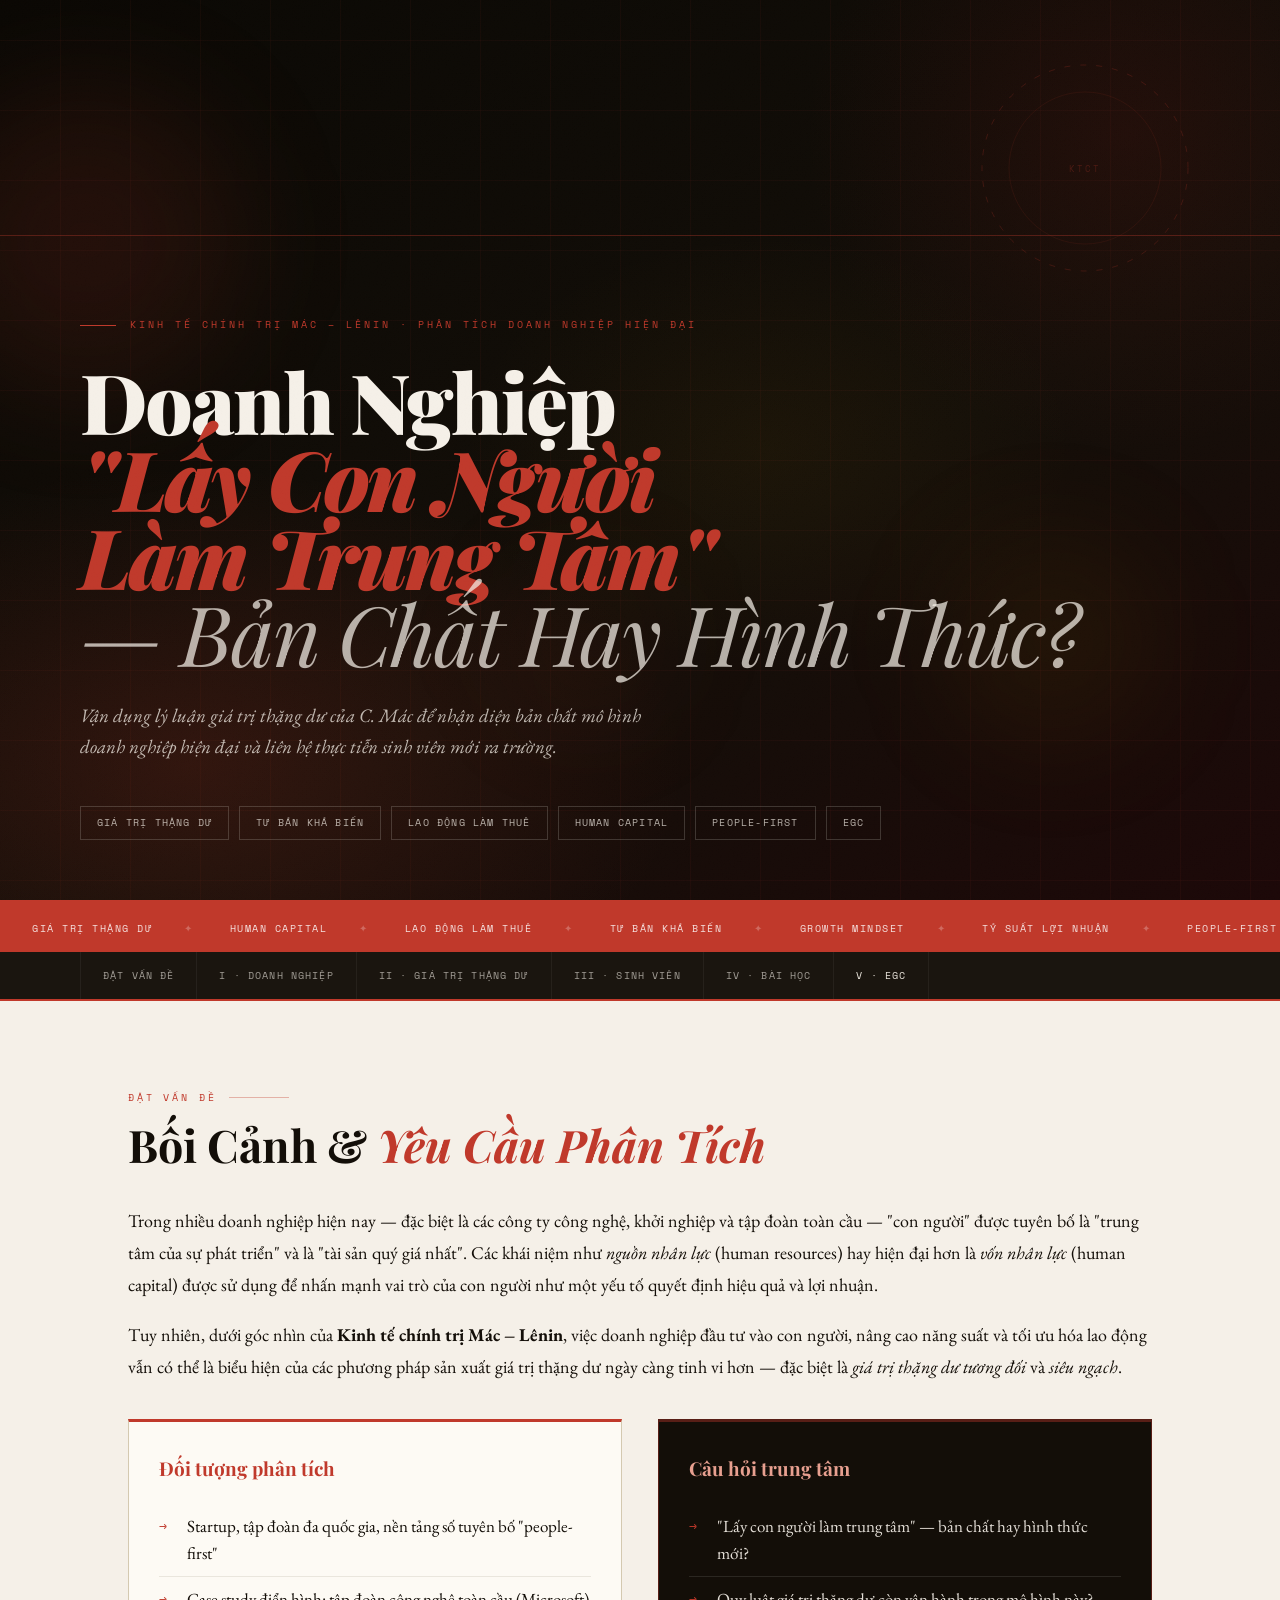
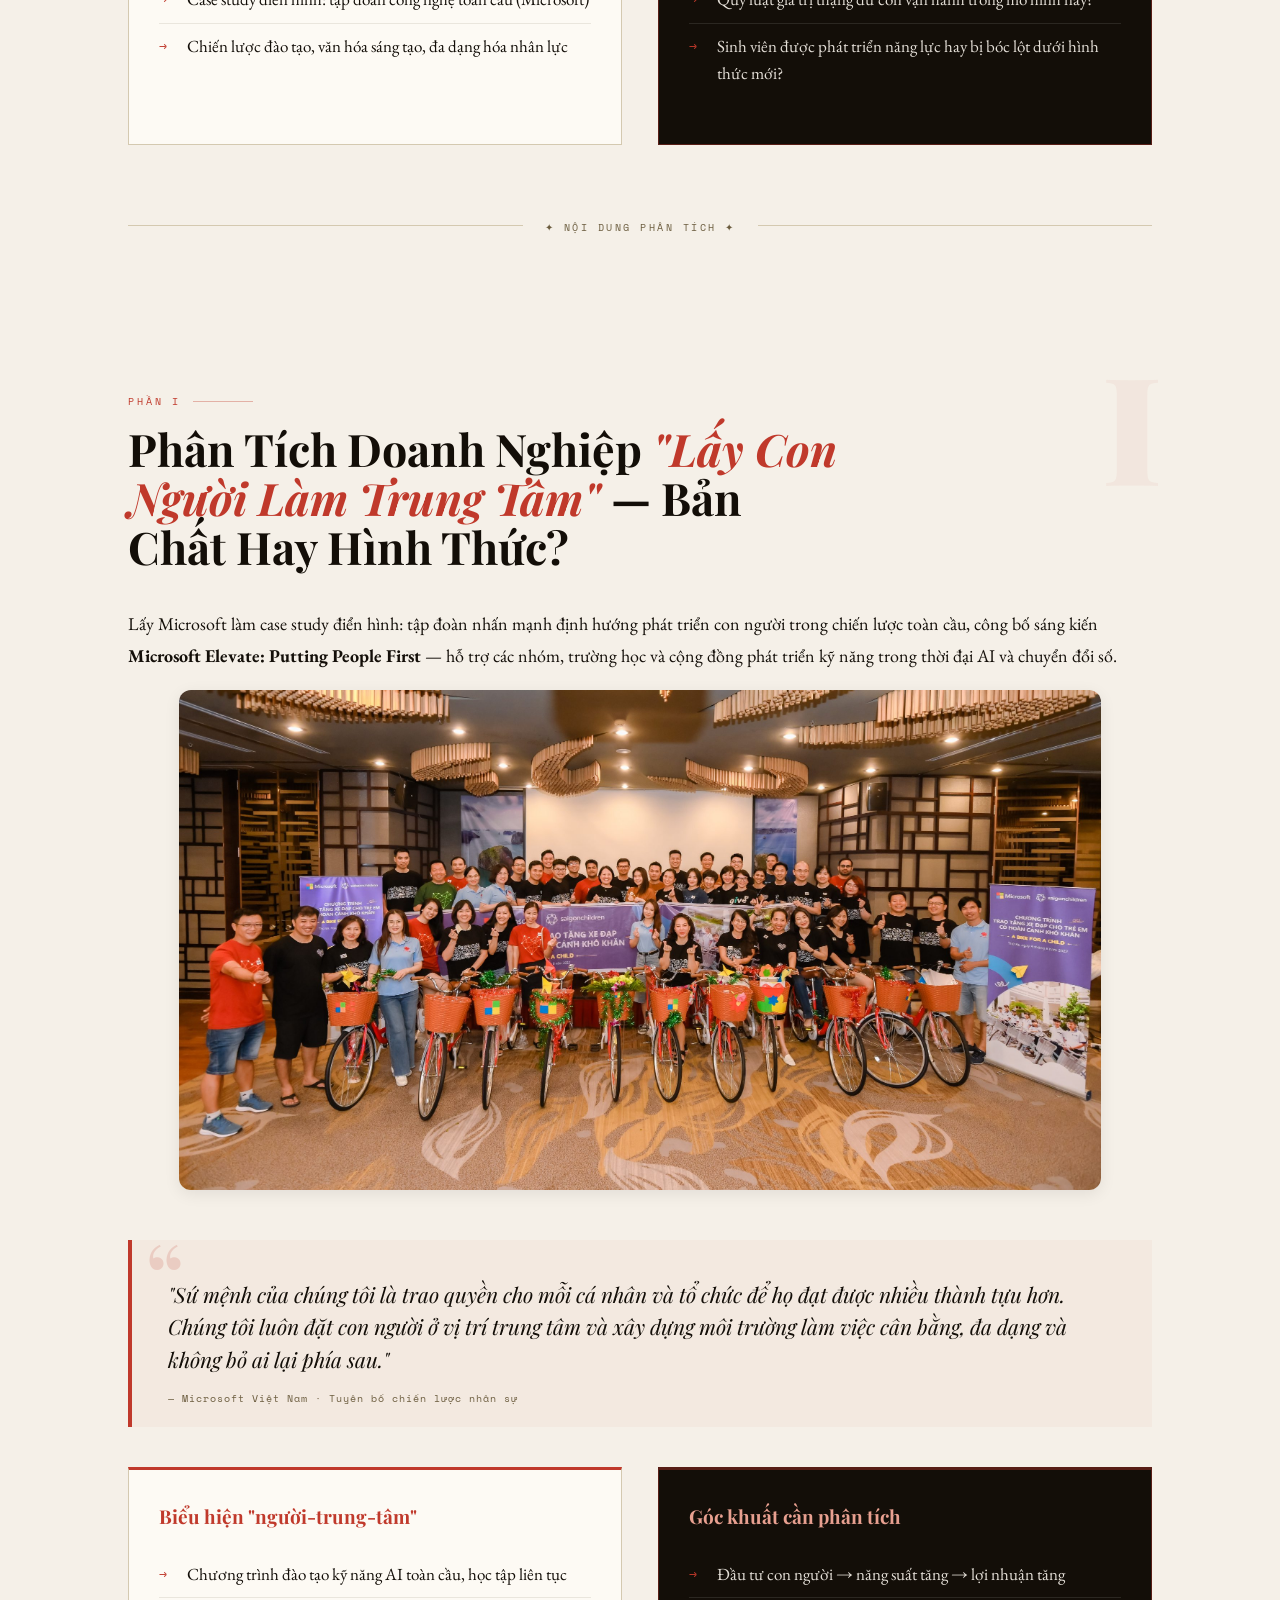
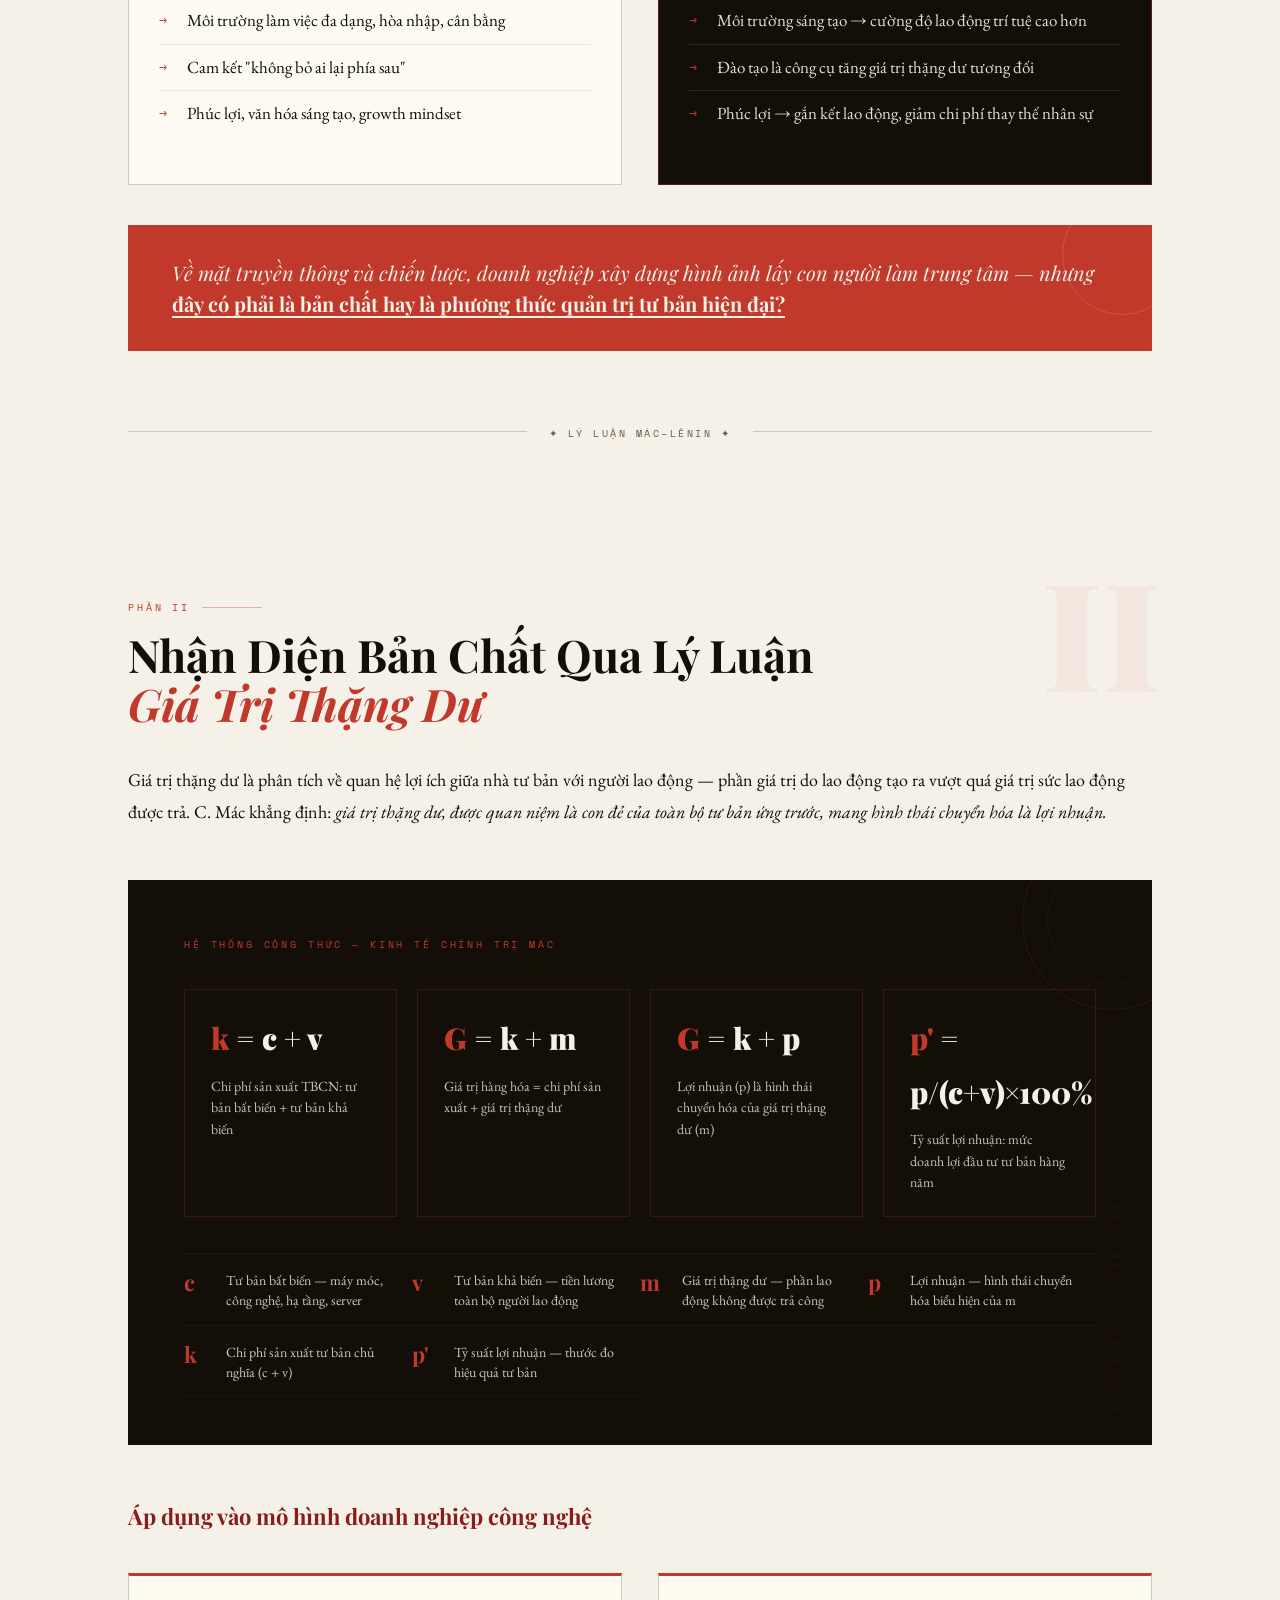
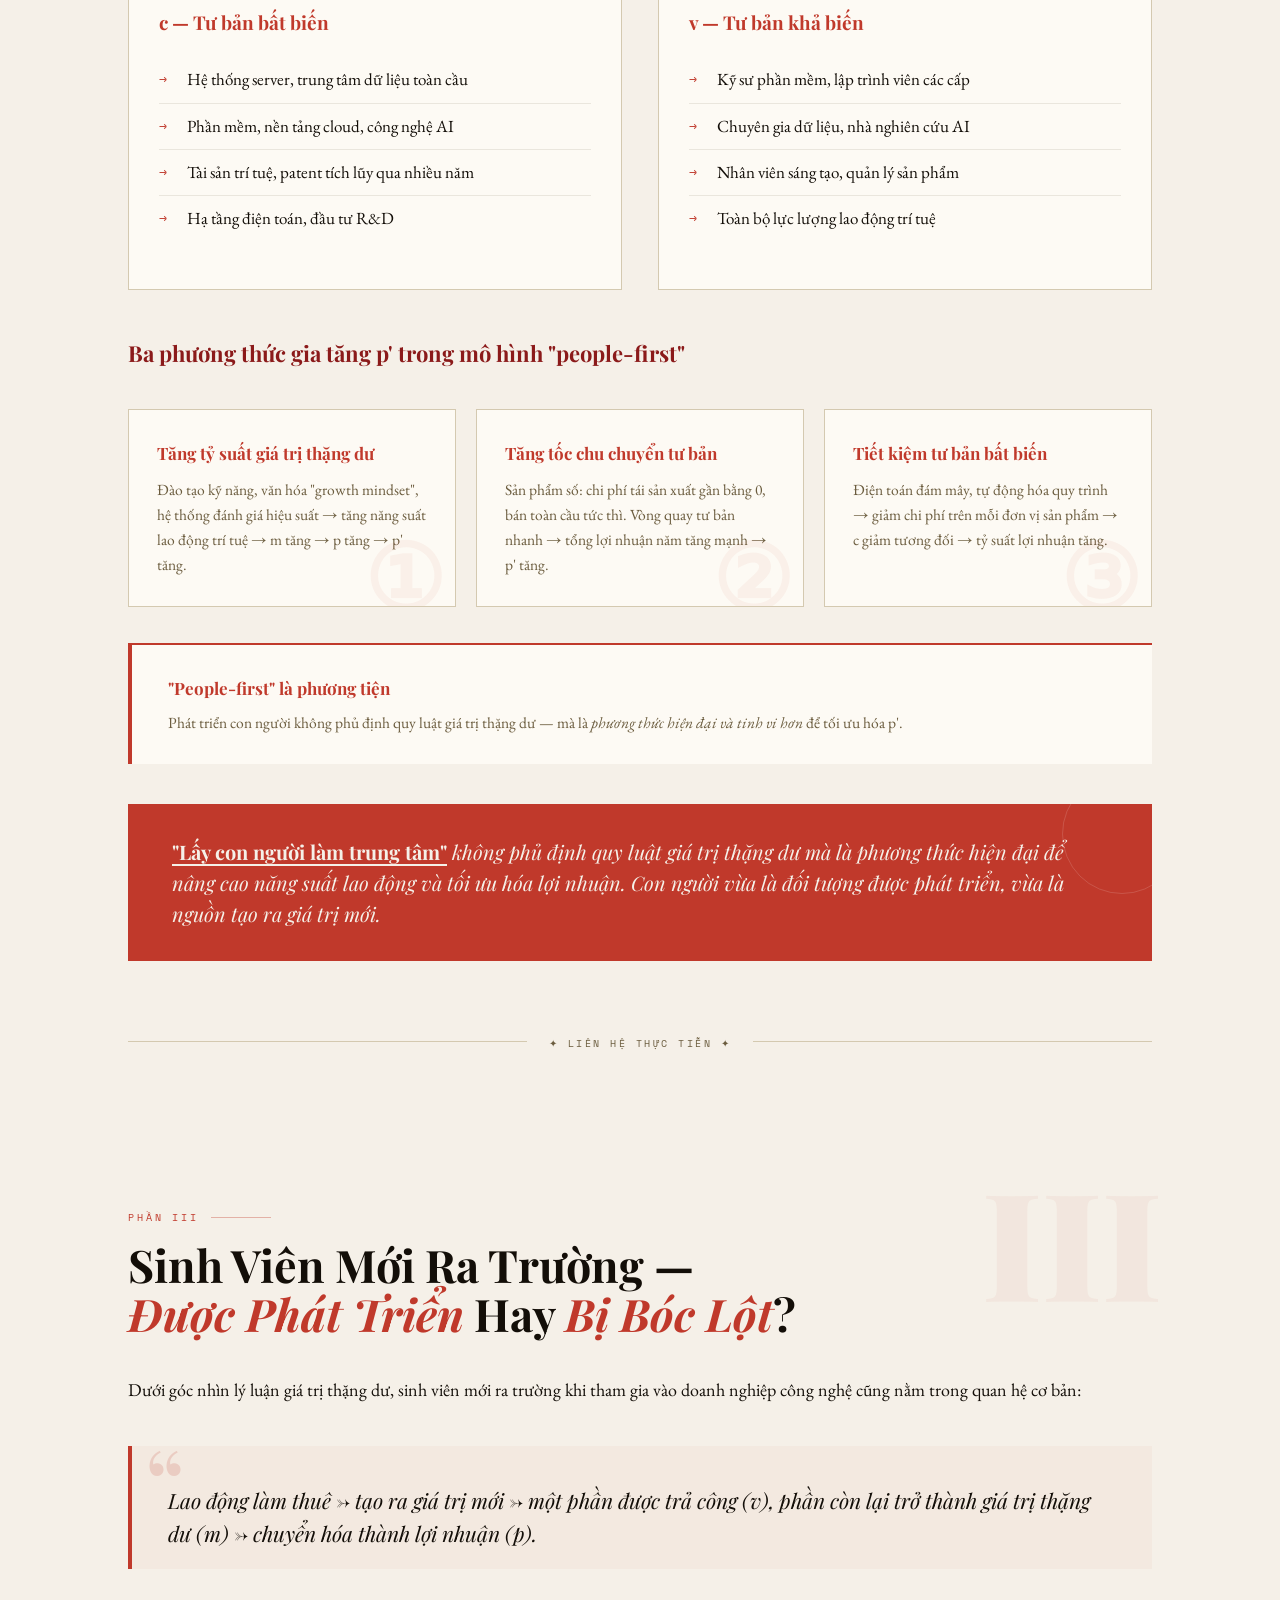
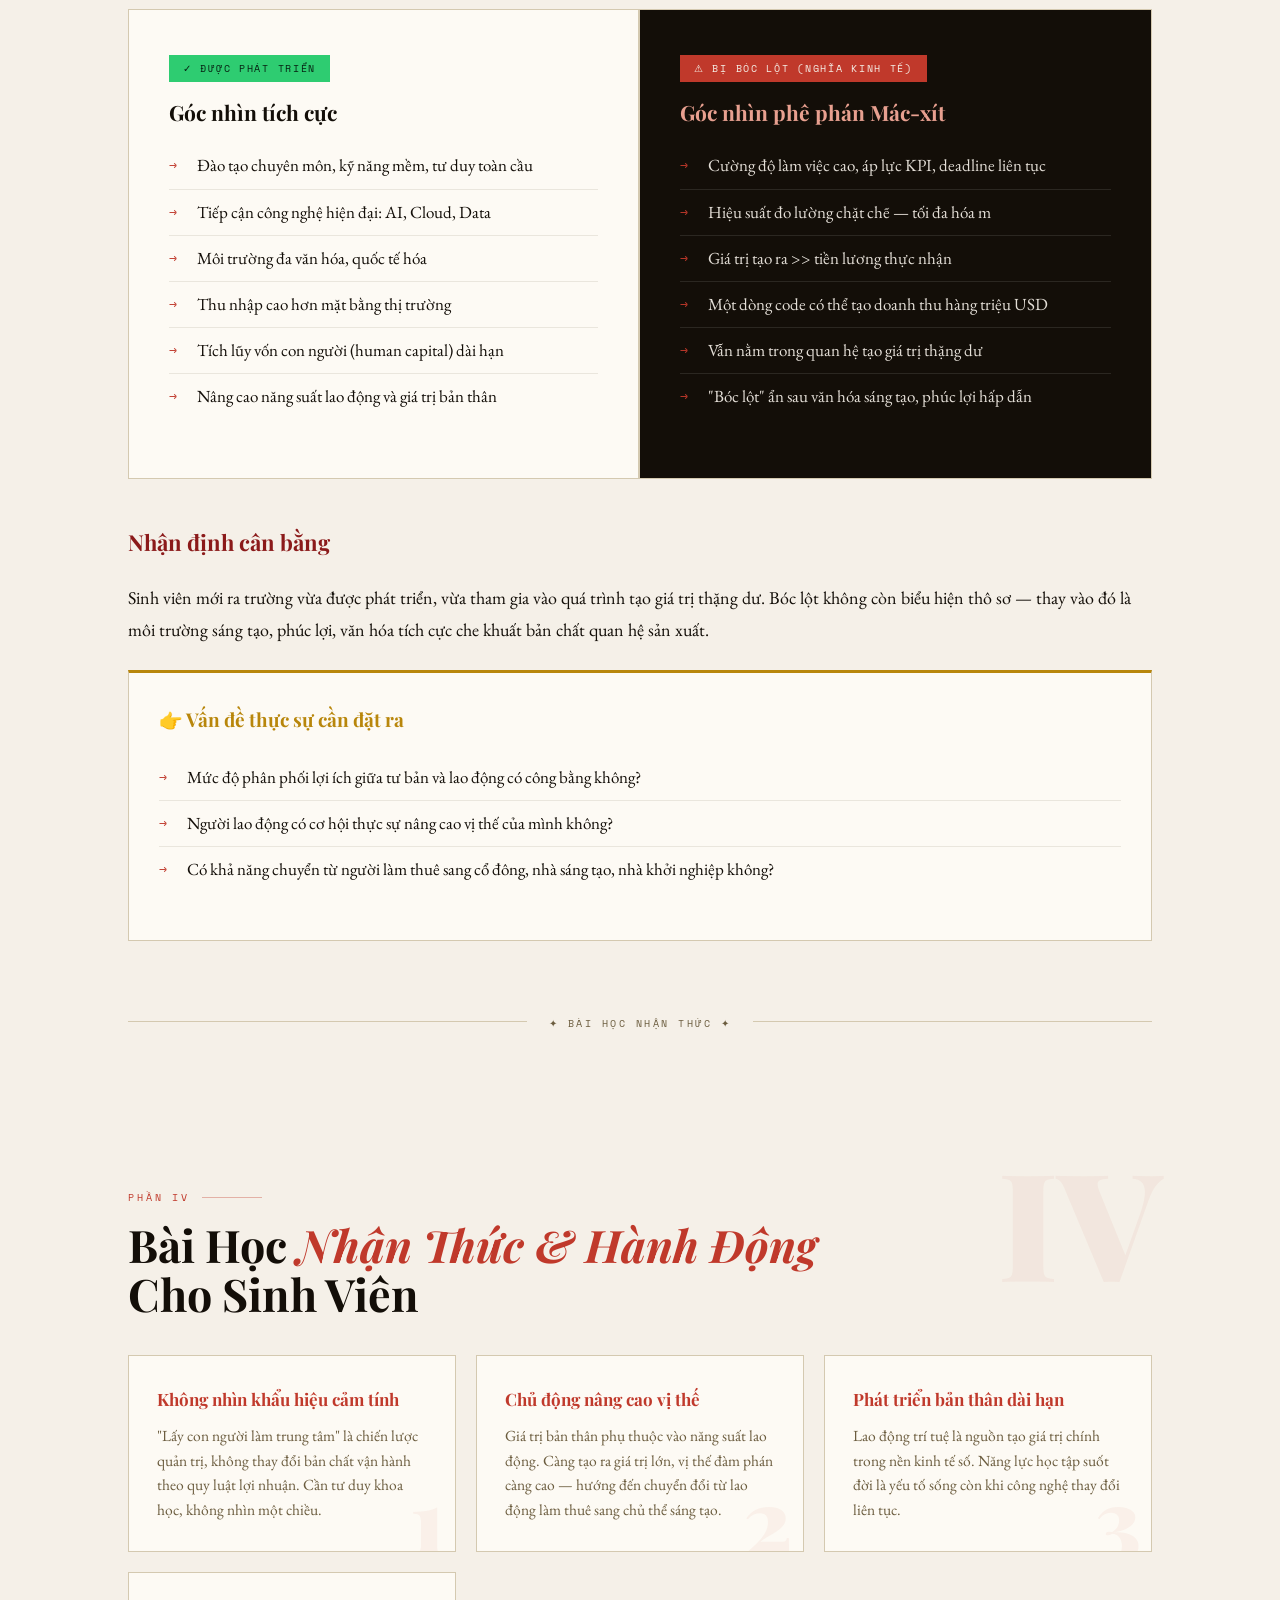
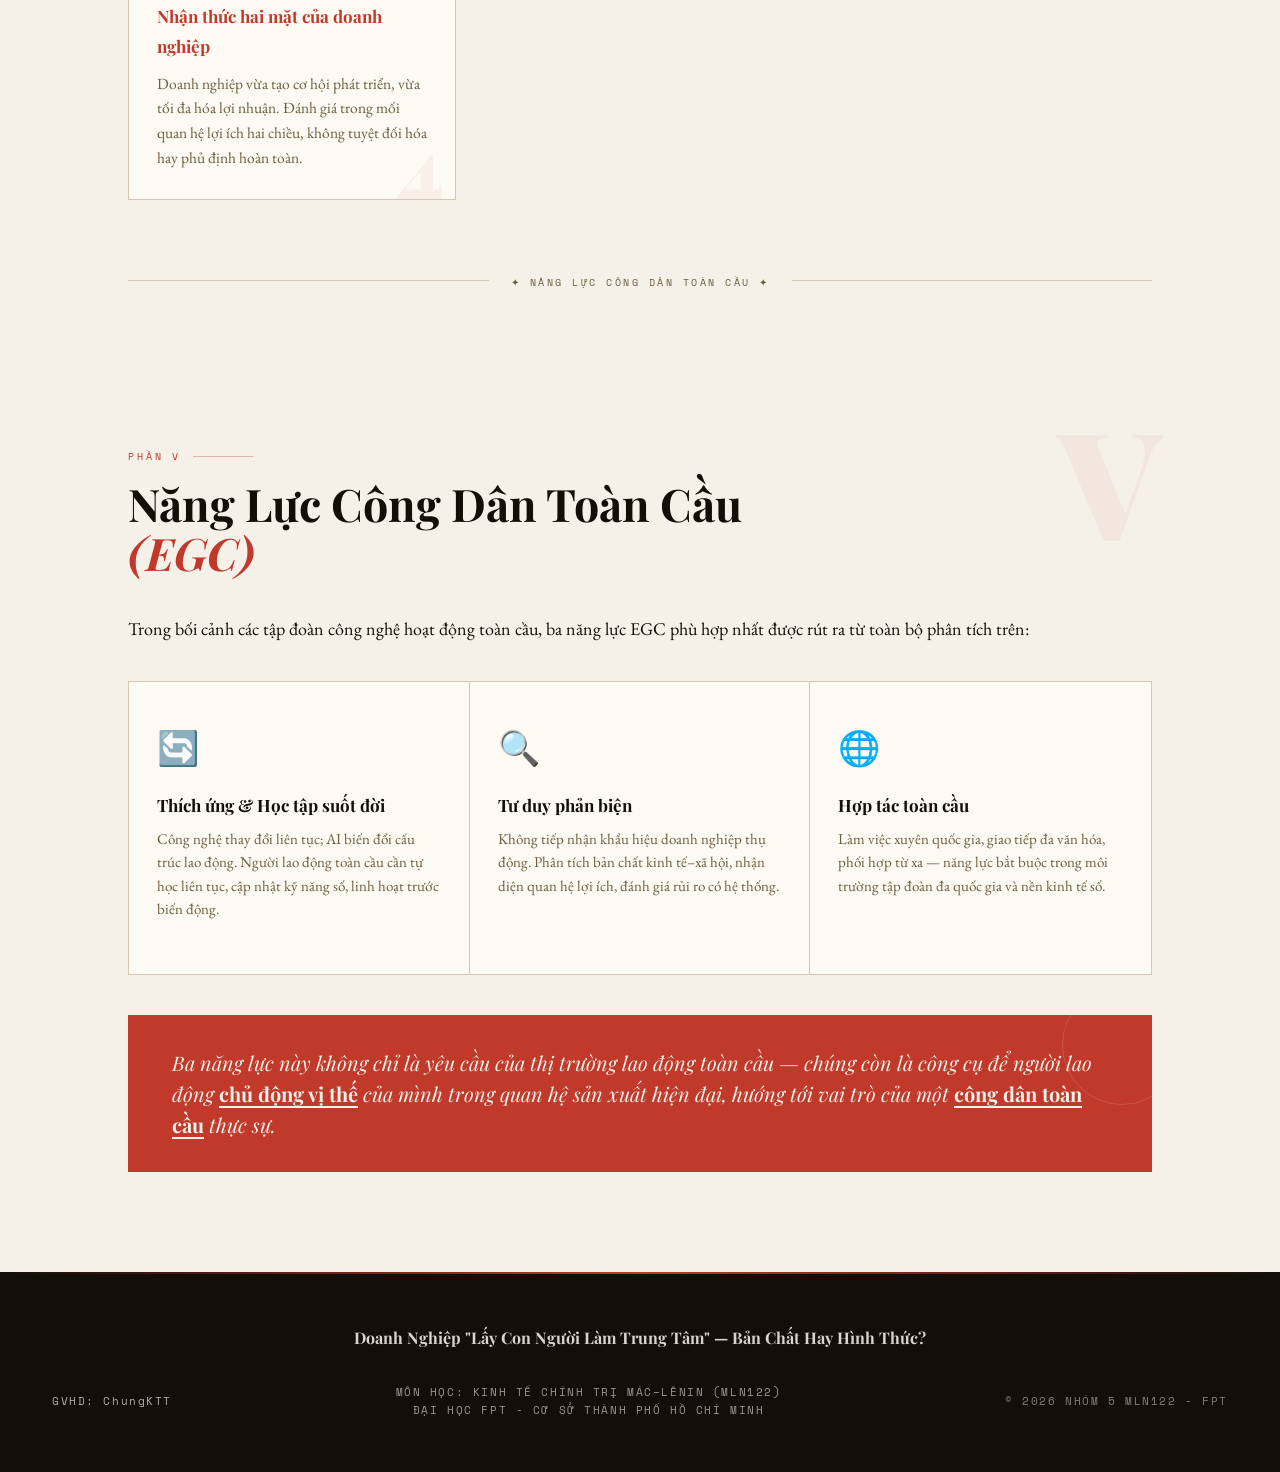
==== commit 9deb659b: "add img" ====
--- a/index.html
+++ b/index.html
@@ -118,7 +118,13 @@
     <div class="ch-label">Phần I</div>
     <h2 class="ch-title">Phân Tích Doanh Nghiệp <em>"Lấy Con Người Làm Trung Tâm"</em> — Bản Chất Hay Hình Thức?</h2>
 
+
     <p>Lấy Microsoft làm case study điển hình: tập đoàn nhấn mạnh định hướng phát triển con người trong chiến lược toàn cầu, công bố sáng kiến <strong>Microsoft Elevate: Putting People First</strong> — hỗ trợ các nhóm, trường học và cộng đồng phát triển kỹ năng trong thời đại AI và chuyển đổi số.</p>
+
+    <!-- Ảnh minh họa -->
+    <div style="text-align:center; margin-bottom: 1.5em;">
+      <img src="img/image.jpg" alt="Microsoft People First" style="width: 90vw; max-width: 90%; height: auto; border-radius: 12px; box-shadow: 0 4px 16px rgba(0,0,0,0.08);">
+    </div>
 
     <div class="pq reveal">
       <p>"Sứ mệnh của chúng tôi là trao quyền cho mỗi cá nhân và tổ chức để họ đạt được nhiều thành tựu hơn. Chúng tôi luôn đặt con người ở vị trí trung tâm và xây dựng môi trường làm việc cân bằng, đa dạng và không bỏ ai lại phía sau."</p>
